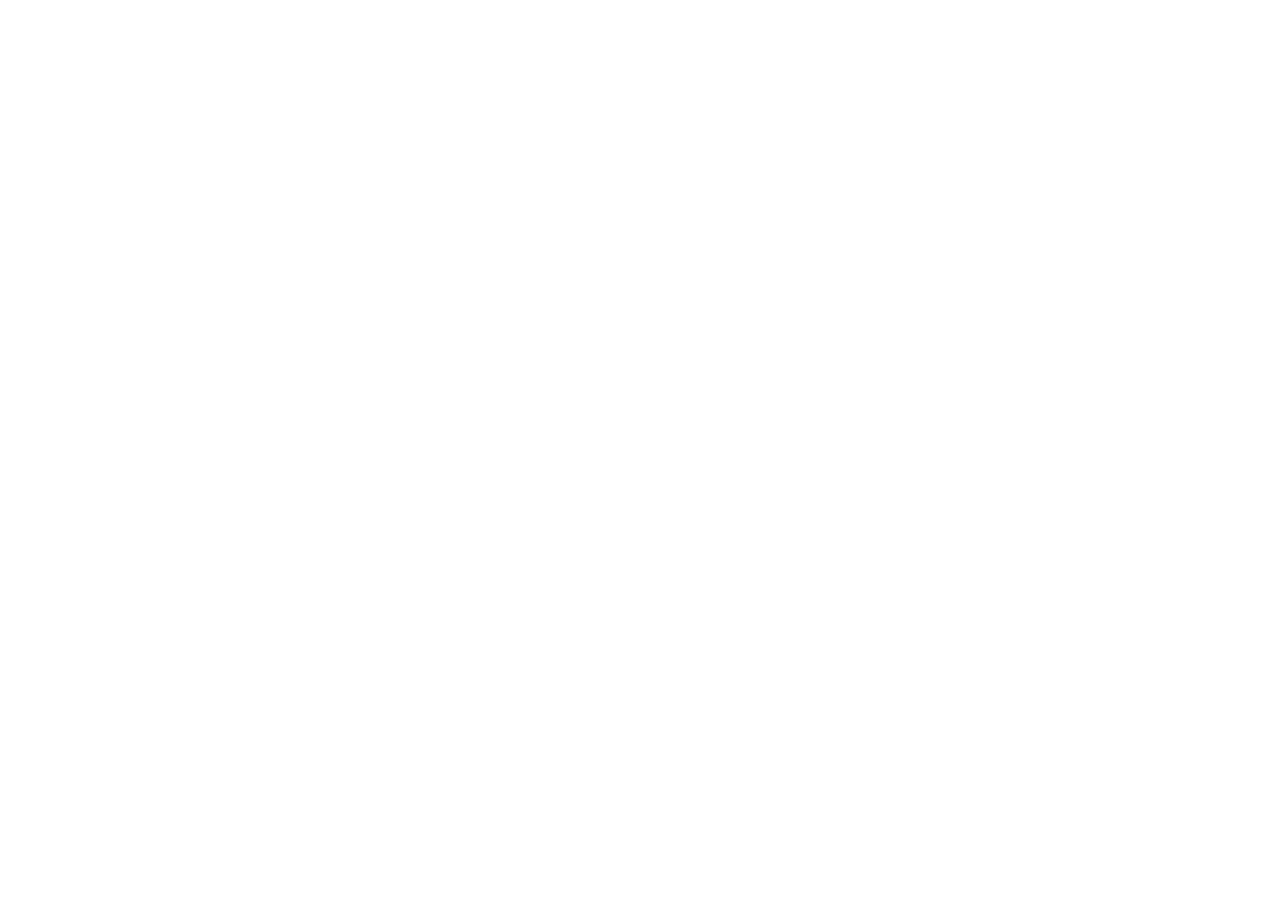
==== index.html @ 04071aa4 "上传大事件项目初始化文件" ====
<!DOCTYPE html>
<html lang="en">
<head>
    <meta charset="UTF-8">
    <meta http-equiv="X-UA-Compatible" content="IE=edge">
    <meta name="viewport" content="width=device-width, initial-scale=1.0">
    <title>Document</title>
</head>
<body>
    
</body>
</html>
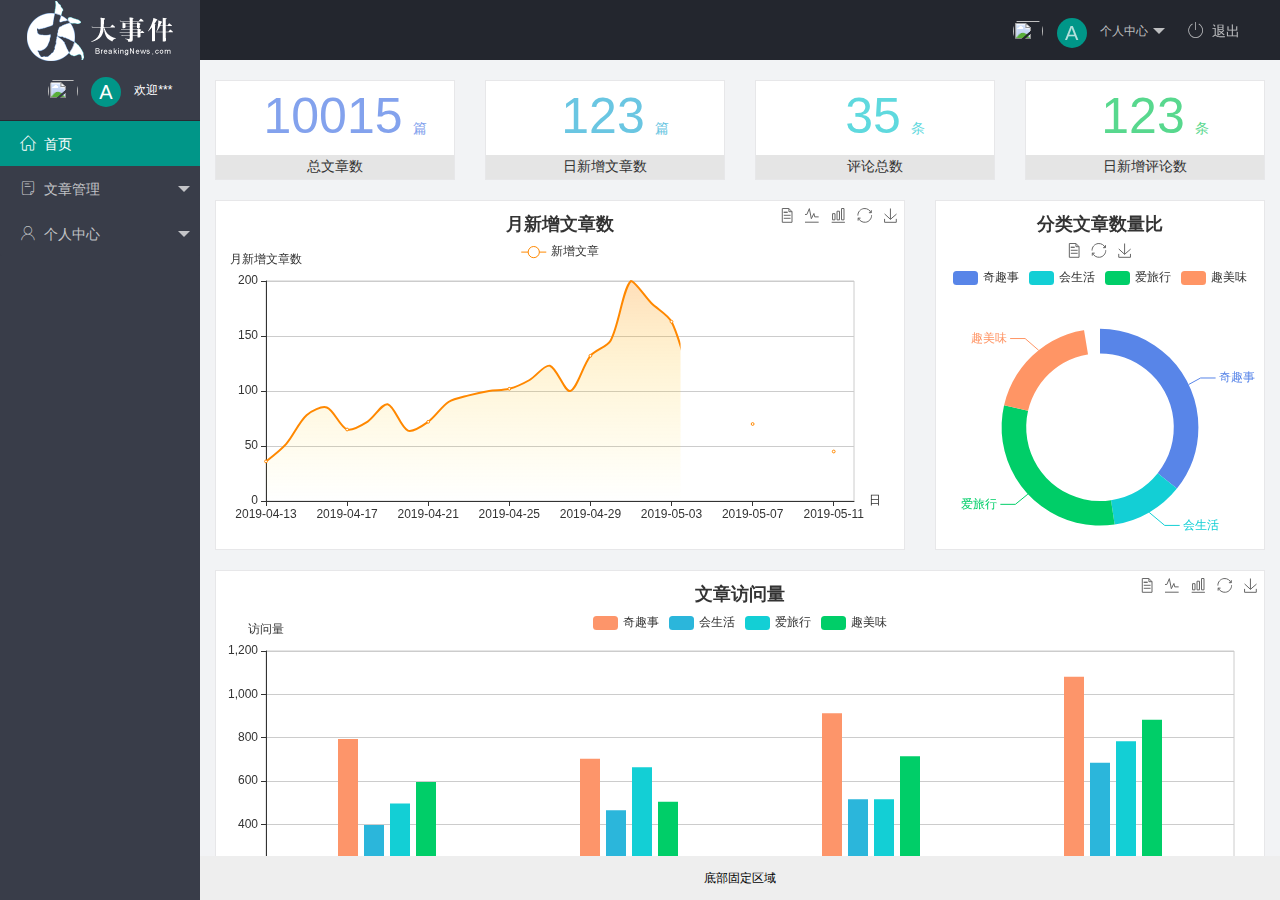
==== commit 61cf8a51: "完成了主页内容的开发" ====
--- a/index.html
+++ b/index.html
@@ -5,8 +5,88 @@
     <meta http-equiv="X-UA-Compatible" content="IE=edge">
     <meta name="viewport" content="width=device-width, initial-scale=1.0">
     <title>Document</title>
+    <!-- 引入layui的css样式 -->
+    <link rel="stylesheet" href="/assets/lib/layui/css/layui.css">
+    <!-- 引入iconfont样式 -->
+    <link rel="stylesheet" href="/assets/fonts/iconfont.css">
+    <!-- 引入index.css样式 -->
+    <link rel="stylesheet" href="/assets/css/index.css">
 </head>
 <body>
-    
+    <div class="layui-layout layui-layout-admin">
+        <div class="layui-header">
+          <div class="layui-logo layui-hide-xs layui-bg-black">
+            <img src="/assets/images/logo.png" alt="">
+          </div>
+          <!-- 头部区域（可配合layui 已有的水平导航） -->
+
+          <ul class="layui-nav layui-layout-right">
+            <li class="layui-nav-item layui-hide layui-show-md-inline-block">
+              <a href="javascript:;" class="userinfo">
+                <img src="//tva1.sinaimg.cn/crop.0.0.118.118.180/5db11ff4gw1e77d3nqrv8j203b03cweg.jpg" class="layui-nav-img">
+                <span class="text-avatar">A</span>
+                个人中心
+              </a>
+              <dl class="layui-nav-child">
+                <dd><a href="">基本资料</a></dd>
+                <dd><a href="">更换头像</a></dd>
+                <dd><a href="">重置密码</a></dd>
+              </dl>
+            </li>
+            <li class="layui-nav-item">
+              <a href="javascript:;" id="btn-logout"><span class="iconfont icon-tuichu"></span>退出</a>
+            </li>
+          </ul>
+        </div>
+        
+        <div class="layui-side layui-bg-black">
+          <div class="layui-side-scroll">
+            <div class="userinfo">
+                <img src="//tva1.sinaimg.cn/crop.0.0.118.118.180/5db11ff4gw1e77d3nqrv8j203b03cweg.jpg" class="layui-nav-img"></span>
+                <span class="text-avatar">A</span>
+                <span id="welcome">欢迎***</span>
+              </div>
+            <!-- 左侧导航区域（可配合layui已有的垂直导航） -->
+            <ul class="layui-nav layui-nav-tree" lay-shrink="all">
+                <li class="layui-nav-item layui-this"><a href="/home/dashboard.html" target="fm"><span class="iconfont icon-home"></span>首页</a></li>
+              <li class="layui-nav-item">
+                <a class="" href="javascript:;"><span class="iconfont icon-16"></span>文章管理</a>
+                <dl class="layui-nav-child">
+                  <dd><a href="javascript:;"><i class="layui-icon layui-icon-app"></i> 文章类别</a></dd>
+                  <dd><a href="javascript:;"><i class="layui-icon layui-icon-app"></i> 文章列表</a></dd>
+                  <dd><a href="javascript:;"><i class="layui-icon layui-icon-app"></i> 发布文章</a></dd>
+                </dl>
+              </li>
+              <li class="layui-nav-item">
+                <a href="javascript:;"><span class="iconfont icon-user"></span>个人中心</a>
+                <dl class="layui-nav-child">
+                  <dd><a href="javascript:;"><i class="layui-icon layui-icon-app"></i> 基本资料</a></dd>
+                  <dd><a href="javascript:;"><i class="layui-icon layui-icon-app"></i> 更换头像</a></dd>
+                  <dd><a href="javascript:;"><i class="layui-icon layui-icon-app"></i> 重置密码</a></dd>
+                </dl>
+              </li>
+            </ul>
+          </div>
+        </div>
+        
+        <div class="layui-body">
+          <!-- 内容主体区域 -->
+          <iframe src="/home/dashboard.html" name="fm" frameborder="0"></iframe>
+        </div>
+        
+        <div class="layui-footer">
+          <!-- 底部固定区域 -->
+          底部固定区域
+        </div>
+      </div>
+
+      <!-- 引入layui的js文件 -->
+      <script src="/assets/lib/layui/layui.all.js"></script>
+      <!-- 引入jquery文件 -->
+      <script src="/assets/lib/jquery.js"></script>
+      <!-- 引入url拼接js文件 -->
+      <script src="/assets/js/baseAPI.js"></script>
+      <!-- 引入自己的js文件 -->
+      <script src="/assets/js/index.js"></script>
 </body>
 </html>--- a/assets/lib/layui/css/layui.css
+++ b/assets/lib/layui/css/layui.css
@@ -0,0 +1,2 @@
+/** layui-v2.5.5 MIT License By https://www.layui.com */
+ .layui-inline,img{display:inline-block;vertical-align:middle}h1,h2,h3,h4,h5,h6{font-weight:400}.layui-edge,.layui-header,.layui-inline,.layui-main{position:relative}.layui-body,.layui-edge,.layui-elip{overflow:hidden}.layui-btn,.layui-edge,.layui-inline,img{vertical-align:middle}.layui-btn,.layui-disabled,.layui-icon,.layui-unselect{-moz-user-select:none;-webkit-user-select:none;-ms-user-select:none}.layui-elip,.layui-form-checkbox span,.layui-form-pane .layui-form-label{text-overflow:ellipsis;white-space:nowrap}.layui-breadcrumb,.layui-tree-btnGroup{visibility:hidden}blockquote,body,button,dd,div,dl,dt,form,h1,h2,h3,h4,h5,h6,input,li,ol,p,pre,td,textarea,th,ul{margin:0;padding:0;-webkit-tap-highlight-color:rgba(0,0,0,0)}a:active,a:hover{outline:0}img{border:none}li{list-style:none}table{border-collapse:collapse;border-spacing:0}h4,h5,h6{font-size:100%}button,input,optgroup,option,select,textarea{font-family:inherit;font-size:inherit;font-style:inherit;font-weight:inherit;outline:0}pre{white-space:pre-wrap;white-space:-moz-pre-wrap;white-space:-pre-wrap;white-space:-o-pre-wrap;word-wrap:break-word}body{line-height:24px;font:14px Helvetica Neue,Helvetica,PingFang SC,Tahoma,Arial,sans-serif}hr{height:1px;margin:10px 0;border:0;clear:both}a{color:#333;text-decoration:none}a:hover{color:#777}a cite{font-style:normal;*cursor:pointer}.layui-border-box,.layui-border-box *{box-sizing:border-box}.layui-box,.layui-box *{box-sizing:content-box}.layui-clear{clear:both;*zoom:1}.layui-clear:after{content:'\20';clear:both;*zoom:1;display:block;height:0}.layui-inline{*display:inline;*zoom:1}.layui-edge{display:inline-block;width:0;height:0;border-width:6px;border-style:dashed;border-color:transparent}.layui-edge-top{top:-4px;border-bottom-color:#999;border-bottom-style:solid}.layui-edge-right{border-left-color:#999;border-left-style:solid}.layui-edge-bottom{top:2px;border-top-color:#999;border-top-style:solid}.layui-edge-left{border-right-color:#999;border-right-style:solid}.layui-disabled,.layui-disabled:hover{color:#d2d2d2!important;cursor:not-allowed!important}.layui-circle{border-radius:100%}.layui-show{display:block!important}.layui-hide{display:none!important}@font-face{font-family:layui-icon;src:url(../font/iconfont.eot?v=250);src:url(../font/iconfont.eot?v=250#iefix) format('embedded-opentype'),url(../font/iconfont.woff2?v=250) format('woff2'),url(../font/iconfont.woff?v=250) format('woff'),url(../font/iconfont.ttf?v=250) format('truetype'),url(../font/iconfont.svg?v=250#layui-icon) format('svg')}.layui-icon{font-family:layui-icon!important;font-size:16px;font-style:normal;-webkit-font-smoothing:antialiased;-moz-osx-font-smoothing:grayscale}.layui-icon-reply-fill:before{content:"\e611"}.layui-icon-set-fill:before{content:"\e614"}.layui-icon-menu-fill:before{content:"\e60f"}.layui-icon-search:before{content:"\e615"}.layui-icon-share:before{content:"\e641"}.layui-icon-set-sm:before{content:"\e620"}.layui-icon-engine:before{content:"\e628"}.layui-icon-close:before{content:"\1006"}.layui-icon-close-fill:before{content:"\1007"}.layui-icon-chart-screen:before{content:"\e629"}.layui-icon-star:before{content:"\e600"}.layui-icon-circle-dot:before{content:"\e617"}.layui-icon-chat:before{content:"\e606"}.layui-icon-release:before{content:"\e609"}.layui-icon-list:before{content:"\e60a"}.layui-icon-chart:before{content:"\e62c"}.layui-icon-ok-circle:before{content:"\1005"}.layui-icon-layim-theme:before{content:"\e61b"}.layui-icon-table:before{content:"\e62d"}.layui-icon-right:before{content:"\e602"}.layui-icon-left:before{content:"\e603"}.layui-icon-cart-simple:before{content:"\e698"}.layui-icon-face-cry:before{content:"\e69c"}.layui-icon-face-smile:before{content:"\e6af"}.layui-icon-survey:before{content:"\e6b2"}.layui-icon-tree:before{content:"\e62e"}.layui-icon-upload-circle:before{content:"\e62f"}.layui-icon-add-circle:before{content:"\e61f"}.layui-icon-download-circle:before{content:"\e601"}.layui-icon-templeate-1:before{content:"\e630"}.layui-icon-util:before{content:"\e631"}.layui-icon-face-surprised:before{content:"\e664"}.layui-icon-edit:before{content:"\e642"}.layui-icon-speaker:before{content:"\e645"}.layui-icon-down:before{content:"\e61a"}.layui-icon-file:before{content:"\e621"}.layui-icon-layouts:before{content:"\e632"}.layui-icon-rate-half:before{content:"\e6c9"}.layui-icon-add-circle-fine:before{content:"\e608"}.layui-icon-prev-circle:before{content:"\e633"}.layui-icon-read:before{content:"\e705"}.layui-icon-404:before{content:"\e61c"}.layui-icon-carousel:before{content:"\e634"}.layui-icon-help:before{content:"\e607"}.layui-icon-code-circle:before{content:"\e635"}.layui-icon-water:before{content:"\e636"}.layui-icon-username:before{content:"\e66f"}.layui-icon-find-fill:before{content:"\e670"}.layui-icon-about:before{content:"\e60b"}.layui-icon-location:before{content:"\e715"}.layui-icon-up:before{content:"\e619"}.layui-icon-pause:before{content:"\e651"}.layui-icon-date:before{content:"\e637"}.layui-icon-layim-uploadfile:before{content:"\e61d"}.layui-icon-delete:before{content:"\e640"}.layui-icon-play:before{content:"\e652"}.layui-icon-top:before{content:"\e604"}.layui-icon-friends:before{content:"\e612"}.layui-icon-refresh-3:before{content:"\e9aa"}.layui-icon-ok:before{content:"\e605"}.layui-icon-layer:before{content:"\e638"}.layui-icon-face-smile-fine:before{content:"\e60c"}.layui-icon-dollar:before{content:"\e659"}.layui-icon-group:before{content:"\e613"}.layui-icon-layim-download:before{content:"\e61e"}.layui-icon-picture-fine:before{content:"\e60d"}.layui-icon-link:before{content:"\e64c"}.layui-icon-diamond:before{content:"\e735"}.layui-icon-log:before{content:"\e60e"}.layui-icon-rate-solid:before{content:"\e67a"}.layui-icon-fonts-del:before{content:"\e64f"}.layui-icon-unlink:before{content:"\e64d"}.layui-icon-fonts-clear:before{content:"\e639"}.layui-icon-triangle-r:before{content:"\e623"}.layui-icon-circle:before{content:"\e63f"}.layui-icon-radio:before{content:"\e643"}.layui-icon-align-center:before{content:"\e647"}.layui-icon-align-right:before{content:"\e648"}.layui-icon-align-left:before{content:"\e649"}.layui-icon-loading-1:before{content:"\e63e"}.layui-icon-return:before{content:"\e65c"}.layui-icon-fonts-strong:before{content:"\e62b"}.layui-icon-upload:before{content:"\e67c"}.layui-icon-dialogue:before{content:"\e63a"}.layui-icon-video:before{content:"\e6ed"}.layui-icon-headset:before{content:"\e6fc"}.layui-icon-cellphone-fine:before{content:"\e63b"}.layui-icon-add-1:before{content:"\e654"}.layui-icon-face-smile-b:before{content:"\e650"}.layui-icon-fonts-html:before{content:"\e64b"}.layui-icon-form:before{content:"\e63c"}.layui-icon-cart:before{content:"\e657"}.layui-icon-camera-fill:before{content:"\e65d"}.layui-icon-tabs:before{content:"\e62a"}.layui-icon-fonts-code:before{content:"\e64e"}.layui-icon-fire:before{content:"\e756"}.layui-icon-set:before{content:"\e716"}.layui-icon-fonts-u:before{content:"\e646"}.layui-icon-triangle-d:before{content:"\e625"}.layui-icon-tips:before{content:"\e702"}.layui-icon-picture:before{content:"\e64a"}.layui-icon-more-vertical:before{content:"\e671"}.layui-icon-flag:before{content:"\e66c"}.layui-icon-loading:before{content:"\e63d"}.layui-icon-fonts-i:before{content:"\e644"}.layui-icon-refresh-1:before{content:"\e666"}.layui-icon-rmb:before{content:"\e65e"}.layui-icon-home:before{content:"\e68e"}.layui-icon-user:before{content:"\e770"}.layui-icon-notice:before{content:"\e667"}.layui-icon-login-weibo:before{content:"\e675"}.layui-icon-voice:before{content:"\e688"}.layui-icon-upload-drag:before{content:"\e681"}.layui-icon-login-qq:before{content:"\e676"}.layui-icon-snowflake:before{content:"\e6b1"}.layui-icon-file-b:before{content:"\e655"}.layui-icon-template:before{content:"\e663"}.layui-icon-auz:before{content:"\e672"}.layui-icon-console:before{content:"\e665"}.layui-icon-app:before{content:"\e653"}.layui-icon-prev:before{content:"\e65a"}.layui-icon-website:before{content:"\e7ae"}.layui-icon-next:before{content:"\e65b"}.layui-icon-component:before{content:"\e857"}.layui-icon-more:before{content:"\e65f"}.layui-icon-login-wechat:before{content:"\e677"}.layui-icon-shrink-right:before{content:"\e668"}.layui-icon-spread-left:before{content:"\e66b"}.layui-icon-camera:before{content:"\e660"}.layui-icon-note:before{content:"\e66e"}.layui-icon-refresh:before{content:"\e669"}.layui-icon-female:before{content:"\e661"}.layui-icon-male:before{content:"\e662"}.layui-icon-password:before{content:"\e673"}.layui-icon-senior:before{content:"\e674"}.layui-icon-theme:before{content:"\e66a"}.layui-icon-tread:before{content:"\e6c5"}.layui-icon-praise:before{content:"\e6c6"}.layui-icon-star-fill:before{content:"\e658"}.layui-icon-rate:before{content:"\e67b"}.layui-icon-template-1:before{content:"\e656"}.layui-icon-vercode:before{content:"\e679"}.layui-icon-cellphone:before{content:"\e678"}.layui-icon-screen-full:before{content:"\e622"}.layui-icon-screen-restore:before{content:"\e758"}.layui-icon-cols:before{content:"\e610"}.layui-icon-export:before{content:"\e67d"}.layui-icon-print:before{content:"\e66d"}.layui-icon-slider:before{content:"\e714"}.layui-icon-addition:before{content:"\e624"}.layui-icon-subtraction:before{content:"\e67e"}.layui-icon-service:before{content:"\e626"}.layui-icon-transfer:before{content:"\e691"}.layui-main{width:1140px;margin:0 auto}.layui-header{z-index:1000;height:60px}.layui-header a:hover{transition:all .5s;-webkit-transition:all .5s}.layui-side{position:fixed;left:0;top:0;bottom:0;z-index:999;width:200px;overflow-x:hidden}.layui-side-scroll{position:relative;width:220px;height:100%;overflow-x:hidden}.layui-body{position:absolute;left:200px;right:0;top:0;bottom:0;z-index:998;width:auto;overflow-y:auto;box-sizing:border-box}.layui-layout-body{overflow:hidden}.layui-layout-admin .layui-header{background-color:#23262E}.layui-layout-admin .layui-side{top:60px;width:200px;overflow-x:hidden}.layui-layout-admin .layui-body{position:fixed;top:60px;bottom:44px}.layui-layout-admin .layui-main{width:auto;margin:0 15px}.layui-layout-admin .layui-footer{position:fixed;left:200px;right:0;bottom:0;height:44px;line-height:44px;padding:0 15px;background-color:#eee}.layui-layout-admin .layui-logo{position:absolute;left:0;top:0;width:200px;height:100%;line-height:60px;text-align:center;color:#009688;font-size:16px}.layui-layout-admin .layui-header .layui-nav{background:0 0}.layui-layout-left{position:absolute!important;left:200px;top:0}.layui-layout-right{position:absolute!important;right:0;top:0}.layui-container{position:relative;margin:0 auto;padding:0 15px;box-sizing:border-box}.layui-fluid{position:relative;margin:0 auto;padding:0 15px}.layui-row:after,.layui-row:before{content:'';display:block;clear:both}.layui-col-lg1,.layui-col-lg10,.layui-col-lg11,.layui-col-lg12,.layui-col-lg2,.layui-col-lg3,.layui-col-lg4,.layui-col-lg5,.layui-col-lg6,.layui-col-lg7,.layui-col-lg8,.layui-col-lg9,.layui-col-md1,.layui-col-md10,.layui-col-md11,.layui-col-md12,.layui-col-md2,.layui-col-md3,.layui-col-md4,.layui-col-md5,.layui-col-md6,.layui-col-md7,.layui-col-md8,.layui-col-md9,.layui-col-sm1,.layui-col-sm10,.layui-col-sm11,.layui-col-sm12,.layui-col-sm2,.layui-col-sm3,.layui-col-sm4,.layui-col-sm5,.layui-col-sm6,.layui-col-sm7,.layui-col-sm8,.layui-col-sm9,.layui-col-xs1,.layui-col-xs10,.layui-col-xs11,.layui-col-xs12,.layui-col-xs2,.layui-col-xs3,.layui-col-xs4,.layui-col-xs5,.layui-col-xs6,.layui-col-xs7,.layui-col-xs8,.layui-col-xs9{position:relative;display:block;box-sizing:border-box}.layui-col-xs1,.layui-col-xs10,.layui-col-xs11,.layui-col-xs12,.layui-col-xs2,.layui-col-xs3,.layui-col-xs4,.layui-col-xs5,.layui-col-xs6,.layui-col-xs7,.layui-col-xs8,.layui-col-xs9{float:left}.layui-col-xs1{width:8.33333333%}.layui-col-xs2{width:16.66666667%}.layui-col-xs3{width:25%}.layui-col-xs4{width:33.33333333%}.layui-col-xs5{width:41.66666667%}.layui-col-xs6{width:50%}.layui-col-xs7{width:58.33333333%}.layui-col-xs8{width:66.66666667%}.layui-col-xs9{width:75%}.layui-col-xs10{width:83.33333333%}.layui-col-xs11{width:91.66666667%}.layui-col-xs12{width:100%}.layui-col-xs-offset1{margin-left:8.33333333%}.layui-col-xs-offset2{margin-left:16.66666667%}.layui-col-xs-offset3{margin-left:25%}.layui-col-xs-offset4{margin-left:33.33333333%}.layui-col-xs-offset5{margin-left:41.66666667%}.layui-col-xs-offset6{margin-left:50%}.layui-col-xs-offset7{margin-left:58.33333333%}.layui-col-xs-offset8{margin-left:66.66666667%}.layui-col-xs-offset9{margin-left:75%}.layui-col-xs-offset10{margin-left:83.33333333%}.layui-col-xs-offset11{margin-left:91.66666667%}.layui-col-xs-offset12{margin-left:100%}@media screen and (max-width:768px){.layui-hide-xs{display:none!important}.layui-show-xs-block{display:block!important}.layui-show-xs-inline{display:inline!important}.layui-show-xs-inline-block{display:inline-block!important}}@media screen and (min-width:768px){.layui-container{width:750px}.layui-hide-sm{display:none!important}.layui-show-sm-block{display:block!important}.layui-show-sm-inline{display:inline!important}.layui-show-sm-inline-block{display:inline-block!important}.layui-col-sm1,.layui-col-sm10,.layui-col-sm11,.layui-col-sm12,.layui-col-sm2,.layui-col-sm3,.layui-col-sm4,.layui-col-sm5,.layui-col-sm6,.layui-col-sm7,.layui-col-sm8,.layui-col-sm9{float:left}.layui-col-sm1{width:8.33333333%}.layui-col-sm2{width:16.66666667%}.layui-col-sm3{width:25%}.layui-col-sm4{width:33.33333333%}.layui-col-sm5{width:41.66666667%}.layui-col-sm6{width:50%}.layui-col-sm7{width:58.33333333%}.layui-col-sm8{width:66.66666667%}.layui-col-sm9{width:75%}.layui-col-sm10{width:83.33333333%}.layui-col-sm11{width:91.66666667%}.layui-col-sm12{width:100%}.layui-col-sm-offset1{margin-left:8.33333333%}.layui-col-sm-offset2{margin-left:16.66666667%}.layui-col-sm-offset3{margin-left:25%}.layui-col-sm-offset4{margin-left:33.33333333%}.layui-col-sm-offset5{margin-left:41.66666667%}.layui-col-sm-offset6{margin-left:50%}.layui-col-sm-offset7{margin-left:58.33333333%}.layui-col-sm-offset8{margin-left:66.66666667%}.layui-col-sm-offset9{margin-left:75%}.layui-col-sm-offset10{margin-left:83.33333333%}.layui-col-sm-offset11{margin-left:91.66666667%}.layui-col-sm-offset12{margin-left:100%}}@media screen and (min-width:992px){.layui-container{width:970px}.layui-hide-md{display:none!important}.layui-show-md-block{display:block!important}.layui-show-md-inline{display:inline!important}.layui-show-md-inline-block{display:inline-block!important}.layui-col-md1,.layui-col-md10,.layui-col-md11,.layui-col-md12,.layui-col-md2,.layui-col-md3,.layui-col-md4,.layui-col-md5,.layui-col-md6,.layui-col-md7,.layui-col-md8,.layui-col-md9{float:left}.layui-col-md1{width:8.33333333%}.layui-col-md2{width:16.66666667%}.layui-col-md3{width:25%}.layui-col-md4{width:33.33333333%}.layui-col-md5{width:41.66666667%}.layui-col-md6{width:50%}.layui-col-md7{width:58.33333333%}.layui-col-md8{width:66.66666667%}.layui-col-md9{width:75%}.layui-col-md10{width:83.33333333%}.layui-col-md11{width:91.66666667%}.layui-col-md12{width:100%}.layui-col-md-offset1{margin-left:8.33333333%}.layui-col-md-offset2{margin-left:16.66666667%}.layui-col-md-offset3{margin-left:25%}.layui-col-md-offset4{margin-left:33.33333333%}.layui-col-md-offset5{margin-left:41.66666667%}.layui-col-md-offset6{margin-left:50%}.layui-col-md-offset7{margin-left:58.33333333%}.layui-col-md-offset8{margin-left:66.66666667%}.layui-col-md-offset9{margin-left:75%}.layui-col-md-offset10{margin-left:83.33333333%}.layui-col-md-offset11{margin-left:91.66666667%}.layui-col-md-offset12{margin-left:100%}}@media screen and (min-width:1200px){.layui-container{width:1170px}.layui-hide-lg{display:none!important}.layui-show-lg-block{display:block!important}.layui-show-lg-inline{display:inline!important}.layui-show-lg-inline-block{display:inline-block!important}.layui-col-lg1,.layui-col-lg10,.layui-col-lg11,.layui-col-lg12,.layui-col-lg2,.layui-col-lg3,.layui-col-lg4,.layui-col-lg5,.layui-col-lg6,.layui-col-lg7,.layui-col-lg8,.layui-col-lg9{float:left}.layui-col-lg1{width:8.33333333%}.layui-col-lg2{width:16.66666667%}.layui-col-lg3{width:25%}.layui-col-lg4{width:33.33333333%}.layui-col-lg5{width:41.66666667%}.layui-col-lg6{width:50%}.layui-col-lg7{width:58.33333333%}.layui-col-lg8{width:66.66666667%}.layui-col-lg9{width:75%}.layui-col-lg10{width:83.33333333%}.layui-col-lg11{width:91.66666667%}.layui-col-lg12{width:100%}.layui-col-lg-offset1{margin-left:8.33333333%}.layui-col-lg-offset2{margin-left:16.66666667%}.layui-col-lg-offset3{margin-left:25%}.layui-col-lg-offset4{margin-left:33.33333333%}.layui-col-lg-offset5{margin-left:41.66666667%}.layui-col-lg-offset6{margin-left:50%}.layui-col-lg-offset7{margin-left:58.33333333%}.layui-col-lg-offset8{margin-left:66.66666667%}.layui-col-lg-offset9{margin-left:75%}.layui-col-lg-offset10{margin-left:83.33333333%}.layui-col-lg-offset11{margin-left:91.66666667%}.layui-col-lg-offset12{margin-left:100%}}.layui-col-space1{margin:-.5px}.layui-col-space1>*{padding:.5px}.layui-col-space3{margin:-1.5px}.layui-col-space3>*{padding:1.5px}.layui-col-space5{margin:-2.5px}.layui-col-space5>*{padding:2.5px}.layui-col-space8{margin:-3.5px}.layui-col-space8>*{padding:3.5px}.layui-col-space10{margin:-5px}.layui-col-space10>*{padding:5px}.layui-col-space12{margin:-6px}.layui-col-space12>*{padding:6px}.layui-col-space15{margin:-7.5px}.layui-col-space15>*{padding:7.5px}.layui-col-space18{margin:-9px}.layui-col-space18>*{padding:9px}.layui-col-space20{margin:-10px}.layui-col-space20>*{padding:10px}.layui-col-space22{margin:-11px}.layui-col-space22>*{padding:11px}.layui-col-space25{margin:-12.5px}.layui-col-space25>*{padding:12.5px}.layui-col-space30{margin:-15px}.layui-col-space30>*{padding:15px}.layui-btn,.layui-input,.layui-select,.layui-textarea,.layui-upload-button{outline:0;-webkit-appearance:none;transition:all .3s;-webkit-transition:all .3s;box-sizing:border-box}.layui-elem-quote{margin-bottom:10px;padding:15px;line-height:22px;border-left:5px solid #009688;border-radius:0 2px 2px 0;background-color:#f2f2f2}.layui-quote-nm{border-style:solid;border-width:1px 1px 1px 5px;background:0 0}.layui-elem-field{margin-bottom:10px;padding:0;border-width:1px;border-style:solid}.layui-elem-field legend{margin-left:20px;padding:0 10px;font-size:20px;font-weight:300}.layui-field-title{margin:10px 0 20px;border-width:1px 0 0}.layui-field-box{padding:10px 15px}.layui-field-title .layui-field-box{padding:10px 0}.layui-progress{position:relative;height:6px;border-radius:20px;background-color:#e2e2e2}.layui-progress-bar{position:absolute;left:0;top:0;width:0;max-width:100%;height:6px;border-radius:20px;text-align:right;background-color:#5FB878;transition:all .3s;-webkit-transition:all .3s}.layui-progress-big,.layui-progress-big .layui-progress-bar{height:18px;line-height:18px}.layui-progress-text{position:relative;top:-20px;line-height:18px;font-size:12px;color:#666}.layui-progress-big .layui-progress-text{position:static;padding:0 10px;color:#fff}.layui-collapse{border-width:1px;border-style:solid;border-radius:2px}.layui-colla-content,.layui-colla-item{border-top-width:1px;border-top-style:solid}.layui-colla-item:first-child{border-top:none}.layui-colla-title{position:relative;height:42px;line-height:42px;padding:0 15px 0 35px;color:#333;background-color:#f2f2f2;cursor:pointer;font-size:14px;overflow:hidden}.layui-colla-content{display:none;padding:10px 15px;line-height:22px;color:#666}.layui-colla-icon{position:absolute;left:15px;top:0;font-size:14px}.layui-card{margin-bottom:15px;border-radius:2px;background-color:#fff;box-shadow:0 1px 2px 0 rgba(0,0,0,.05)}.layui-card:last-child{margin-bottom:0}.layui-card-header{position:relative;height:42px;line-height:42px;padding:0 15px;border-bottom:1px solid #f6f6f6;color:#333;border-radius:2px 2px 0 0;font-size:14px}.layui-bg-black,.layui-bg-blue,.layui-bg-cyan,.layui-bg-green,.layui-bg-orange,.layui-bg-red{color:#fff!important}.layui-card-body{position:relative;padding:10px 15px;line-height:24px}.layui-card-body[pad15]{padding:15px}.layui-card-body[pad20]{padding:20px}.layui-card-body .layui-table{margin:5px 0}.layui-card .layui-tab{margin:0}.layui-panel-window{position:relative;padding:15px;border-radius:0;border-top:5px solid #E6E6E6;background-color:#fff}.layui-auxiliar-moving{position:fixed;left:0;right:0;top:0;bottom:0;width:100%;height:100%;background:0 0;z-index:9999999999}.layui-form-label,.layui-form-mid,.layui-form-select,.layui-input-block,.layui-input-inline,.layui-textarea{position:relative}.layui-bg-red{background-color:#FF5722!important}.layui-bg-orange{background-color:#FFB800!important}.layui-bg-green{background-color:#009688!important}.layui-bg-cyan{background-color:#2F4056!important}.layui-bg-blue{background-color:#1E9FFF!important}.layui-bg-black{background-color:#393D49!important}.layui-bg-gray{background-color:#eee!important;color:#666!important}.layui-badge-rim,.layui-colla-content,.layui-colla-item,.layui-collapse,.layui-elem-field,.layui-form-pane .layui-form-item[pane],.layui-form-pane .layui-form-label,.layui-input,.layui-layedit,.layui-layedit-tool,.layui-quote-nm,.layui-select,.layui-tab-bar,.layui-tab-card,.layui-tab-title,.layui-tab-title .layui-this:after,.layui-textarea{border-color:#e6e6e6}.layui-timeline-item:before,hr{background-color:#e6e6e6}.layui-text{line-height:22px;font-size:14px;color:#666}.layui-text h1,.layui-text h2,.layui-text h3{font-weight:500;color:#333}.layui-text h1{font-size:30px}.layui-text h2{font-size:24px}.layui-text h3{font-size:18px}.layui-text a:not(.layui-btn){color:#01AAED}.layui-text a:not(.layui-btn):hover{text-decoration:underline}.layui-text ul{padding:5px 0 5px 15px}.layui-text ul li{margin-top:5px;list-style-type:disc}.layui-text em,.layui-word-aux{color:#999!important;padding:0 5px!important}.layui-btn{display:inline-block;height:38px;line-height:38px;padding:0 18px;background-color:#009688;color:#fff;white-space:nowrap;text-align:center;font-size:14px;border:none;border-radius:2px;cursor:pointer}.layui-btn:hover{opacity:.8;filter:alpha(opacity=80);color:#fff}.layui-btn:active{opacity:1;filter:alpha(opacity=100)}.layui-btn+.layui-btn{margin-left:10px}.layui-btn-container{font-size:0}.layui-btn-container .layui-btn{margin-right:10px;margin-bottom:10px}.layui-btn-container .layui-btn+.layui-btn{margin-left:0}.layui-table .layui-btn-container .layui-btn{margin-bottom:9px}.layui-btn-radius{border-radius:100px}.layui-btn .layui-icon{margin-right:3px;font-size:18px;vertical-align:bottom;vertical-align:middle\9}.layui-btn-primary{border:1px solid #C9C9C9;background-color:#fff;color:#555}.layui-btn-primary:hover{border-color:#009688;color:#333}.layui-btn-normal{background-color:#1E9FFF}.layui-btn-warm{background-color:#FFB800}.layui-btn-danger{background-color:#FF5722}.layui-btn-checked{background-color:#5FB878}.layui-btn-disabled,.layui-btn-disabled:active,.layui-btn-disabled:hover{border:1px solid #e6e6e6;background-color:#FBFBFB;color:#C9C9C9;cursor:not-allowed;opacity:1}.layui-btn-lg{height:44px;line-height:44px;padding:0 25px;font-size:16px}.layui-btn-sm{height:30px;line-height:30px;padding:0 10px;font-size:12px}.layui-btn-sm i{font-size:16px!important}.layui-btn-xs{height:22px;line-height:22px;padding:0 5px;font-size:12px}.layui-btn-xs i{font-size:14px!important}.layui-btn-group{display:inline-block;vertical-align:middle;font-size:0}.layui-btn-group .layui-btn{margin-left:0!important;margin-right:0!important;border-left:1px solid rgba(255,255,255,.5);border-radius:0}.layui-btn-group .layui-btn-primary{border-left:none}.layui-btn-group .layui-btn-primary:hover{border-color:#C9C9C9;color:#009688}.layui-btn-group .layui-btn:first-child{border-left:none;border-radius:2px 0 0 2px}.layui-btn-group .layui-btn-primary:first-child{border-left:1px solid #c9c9c9}.layui-btn-group .layui-btn:last-child{border-radius:0 2px 2px 0}.layui-btn-group .layui-btn+.layui-btn{margin-left:0}.layui-btn-group+.layui-btn-group{margin-left:10px}.layui-btn-fluid{width:100%}.layui-input,.layui-select,.layui-textarea{height:38px;line-height:1.3;line-height:38px\9;border-width:1px;border-style:solid;background-color:#fff;border-radius:2px}.layui-input::-webkit-input-placeholder,.layui-select::-webkit-input-placeholder,.layui-textarea::-webkit-input-placeholder{line-height:1.3}.layui-input,.layui-textarea{display:block;width:100%;padding-left:10px}.layui-input:hover,.layui-textarea:hover{border-color:#D2D2D2!important}.layui-input:focus,.layui-textarea:focus{border-color:#C9C9C9!important}.layui-textarea{min-height:100px;height:auto;line-height:20px;padding:6px 10px;resize:vertical}.layui-select{padding:0 10px}.layui-form input[type=checkbox],.layui-form input[type=radio],.layui-form select{display:none}.layui-form [lay-ignore]{display:initial}.layui-form-item{margin-bottom:15px;clear:both;*zoom:1}.layui-form-item:after{content:'\20';clear:both;*zoom:1;display:block;height:0}.layui-form-label{float:left;display:block;padding:9px 15px;width:80px;font-weight:400;line-height:20px;text-align:right}.layui-form-label-col{display:block;float:none;padding:9px 0;line-height:20px;text-align:left}.layui-form-item .layui-inline{margin-bottom:5px;margin-right:10px}.layui-input-block{margin-left:110px;min-height:36px}.layui-input-inline{display:inline-block;vertical-align:middle}.layui-form-item .layui-input-inline{float:left;width:190px;margin-right:10px}.layui-form-text .layui-input-inline{width:auto}.layui-form-mid{float:left;display:block;padding:9px 0!important;line-height:20px;margin-right:10px}.layui-form-danger+.layui-form-select .layui-input,.layui-form-danger:focus{border-color:#FF5722!important}.layui-form-select .layui-input{padding-right:30px;cursor:pointer}.layui-form-select .layui-edge{position:absolute;right:10px;top:50%;margin-top:-3px;cursor:pointer;border-width:6px;border-top-color:#c2c2c2;border-top-style:solid;transition:all .3s;-webkit-transition:all .3s}.layui-form-select dl{display:none;position:absolute;left:0;top:42px;padding:5px 0;z-index:899;min-width:100%;border:1px solid #d2d2d2;max-height:300px;overflow-y:auto;background-color:#fff;border-radius:2px;box-shadow:0 2px 4px rgba(0,0,0,.12);box-sizing:border-box}.layui-form-select dl dd,.layui-form-select dl dt{padding:0 10px;line-height:36px;white-space:nowrap;overflow:hidden;text-overflow:ellipsis}.layui-form-select dl dt{font-size:12px;color:#999}.layui-form-select dl dd{cursor:pointer}.layui-form-select dl dd:hover{background-color:#f2f2f2;-webkit-transition:.5s all;transition:.5s all}.layui-form-select .layui-select-group dd{padding-left:20px}.layui-form-select dl dd.layui-select-tips{padding-left:10px!important;color:#999}.layui-form-select dl dd.layui-this{background-color:#5FB878;color:#fff}.layui-form-checkbox,.layui-form-select dl dd.layui-disabled{background-color:#fff}.layui-form-selected dl{display:block}.layui-form-checkbox,.layui-form-checkbox *,.layui-form-switch{display:inline-block;vertical-align:middle}.layui-form-selected .layui-edge{margin-top:-9px;-webkit-transform:rotate(180deg);transform:rotate(180deg);margin-top:-3px\9}:root .layui-form-selected .layui-edge{margin-top:-9px\0/IE9}.layui-form-selectup dl{top:auto;bottom:42px}.layui-select-none{margin:5px 0;text-align:center;color:#999}.layui-select-disabled .layui-disabled{border-color:#eee!important}.layui-select-disabled .layui-edge{border-top-color:#d2d2d2}.layui-form-checkbox{position:relative;height:30px;line-height:30px;margin-right:10px;padding-right:30px;cursor:pointer;font-size:0;-webkit-transition:.1s linear;transition:.1s linear;box-sizing:border-box}.layui-form-checkbox span{padding:0 10px;height:100%;font-size:14px;border-radius:2px 0 0 2px;background-color:#d2d2d2;color:#fff;overflow:hidden}.layui-form-checkbox:hover span{background-color:#c2c2c2}.layui-form-checkbox i{position:absolute;right:0;top:0;width:30px;height:28px;border:1px solid #d2d2d2;border-left:none;border-radius:0 2px 2px 0;color:#fff;font-size:20px;text-align:center}.layui-form-checkbox:hover i{border-color:#c2c2c2;color:#c2c2c2}.layui-form-checked,.layui-form-checked:hover{border-color:#5FB878}.layui-form-checked span,.layui-form-checked:hover span{background-color:#5FB878}.layui-form-checked i,.layui-form-checked:hover i{color:#5FB878}.layui-form-item .layui-form-checkbox{margin-top:4px}.layui-form-checkbox[lay-skin=primary]{height:auto!important;line-height:normal!important;min-width:18px;min-height:18px;border:none!important;margin-right:0;padding-left:28px;padding-right:0;background:0 0}.layui-form-checkbox[lay-skin=primary] span{padding-left:0;padding-right:15px;line-height:18px;background:0 0;color:#666}.layui-form-checkbox[lay-skin=primary] i{right:auto;left:0;width:16px;height:16px;line-height:16px;border:1px solid #d2d2d2;font-size:12px;border-radius:2px;background-color:#fff;-webkit-transition:.1s linear;transition:.1s linear}.layui-form-checkbox[lay-skin=primary]:hover i{border-color:#5FB878;color:#fff}.layui-form-checked[lay-skin=primary] i{border-color:#5FB878!important;background-color:#5FB878;color:#fff}.layui-checkbox-disbaled[lay-skin=primary] span{background:0 0!important;color:#c2c2c2}.layui-checkbox-disbaled[lay-skin=primary]:hover i{border-color:#d2d2d2}.layui-form-item .layui-form-checkbox[lay-skin=primary]{margin-top:10px}.layui-form-switch{position:relative;height:22px;line-height:22px;min-width:35px;padding:0 5px;margin-top:8px;border:1px solid #d2d2d2;border-radius:20px;cursor:pointer;background-color:#fff;-webkit-transition:.1s linear;transition:.1s linear}.layui-form-switch i{position:absolute;left:5px;top:3px;width:16px;height:16px;border-radius:20px;background-color:#d2d2d2;-webkit-transition:.1s linear;transition:.1s linear}.layui-form-switch em{position:relative;top:0;width:25px;margin-left:21px;padding:0!important;text-align:center!important;color:#999!important;font-style:normal!important;font-size:12px}.layui-form-onswitch{border-color:#5FB878;background-color:#5FB878}.layui-checkbox-disbaled,.layui-checkbox-disbaled i{border-color:#e2e2e2!important}.layui-form-onswitch i{left:100%;margin-left:-21px;background-color:#fff}.layui-form-onswitch em{margin-left:5px;margin-right:21px;color:#fff!important}.layui-checkbox-disbaled span{background-color:#e2e2e2!important}.layui-checkbox-disbaled:hover i{color:#fff!important}[lay-radio]{display:none}.layui-form-radio,.layui-form-radio *{display:inline-block;vertical-align:middle}.layui-form-radio{line-height:28px;margin:6px 10px 0 0;padding-right:10px;cursor:pointer;font-size:0}.layui-form-radio *{font-size:14px}.layui-form-radio>i{margin-right:8px;font-size:22px;color:#c2c2c2}.layui-form-radio>i:hover,.layui-form-radioed>i{color:#5FB878}.layui-radio-disbaled>i{color:#e2e2e2!important}.layui-form-pane .layui-form-label{width:110px;padding:8px 15px;height:38px;line-height:20px;border-width:1px;border-style:solid;border-radius:2px 0 0 2px;text-align:center;background-color:#FBFBFB;overflow:hidden;box-sizing:border-box}.layui-form-pane .layui-input-inline{margin-left:-1px}.layui-form-pane .layui-input-block{margin-left:110px;left:-1px}.layui-form-pane .layui-input{border-radius:0 2px 2px 0}.layui-form-pane .layui-form-text .layui-form-label{float:none;width:100%;border-radius:2px;box-sizing:border-box;text-align:left}.layui-form-pane .layui-form-text .layui-input-inline{display:block;margin:0;top:-1px;clear:both}.layui-form-pane .layui-form-text .layui-input-block{margin:0;left:0;top:-1px}.layui-form-pane .layui-form-text .layui-textarea{min-height:100px;border-radius:0 0 2px 2px}.layui-form-pane .layui-form-checkbox{margin:4px 0 4px 10px}.layui-form-pane .layui-form-radio,.layui-form-pane .layui-form-switch{margin-top:6px;margin-left:10px}.layui-form-pane .layui-form-item[pane]{position:relative;border-width:1px;border-style:solid}.layui-form-pane .layui-form-item[pane] .layui-form-label{position:absolute;left:0;top:0;height:100%;border-width:0 1px 0 0}.layui-form-pane .layui-form-item[pane] .layui-input-inline{margin-left:110px}@media screen and (max-width:450px){.layui-form-item .layui-form-label{text-overflow:ellipsis;overflow:hidden;white-space:nowrap}.layui-form-item .layui-inline{display:block;margin-right:0;margin-bottom:20px;clear:both}.layui-form-item .layui-inline:after{content:'\20';clear:both;display:block;height:0}.layui-form-item .layui-input-inline{display:block;float:none;left:-3px;width:auto;margin:0 0 10px 112px}.layui-form-item .layui-input-inline+.layui-form-mid{margin-left:110px;top:-5px;padding:0}.layui-form-item .layui-form-checkbox{margin-right:5px;margin-bottom:5px}}.layui-layedit{border-width:1px;border-style:solid;border-radius:2px}.layui-layedit-tool{padding:3px 5px;border-bottom-width:1px;border-bottom-style:solid;font-size:0}.layedit-tool-fixed{position:fixed;top:0;border-top:1px solid #e2e2e2}.layui-layedit-tool .layedit-tool-mid,.layui-layedit-tool .layui-icon{display:inline-block;vertical-align:middle;text-align:center;font-size:14px}.layui-layedit-tool .layui-icon{position:relative;width:32px;height:30px;line-height:30px;margin:3px 5px;color:#777;cursor:pointer;border-radius:2px}.layui-layedit-tool .layui-icon:hover{color:#393D49}.layui-layedit-tool .layui-icon:active{color:#000}.layui-layedit-tool .layedit-tool-active{background-color:#e2e2e2;color:#000}.layui-layedit-tool .layui-disabled,.layui-layedit-tool .layui-disabled:hover{color:#d2d2d2;cursor:not-allowed}.layui-layedit-tool .layedit-tool-mid{width:1px;height:18px;margin:0 10px;background-color:#d2d2d2}.layedit-tool-html{width:50px!important;font-size:30px!important}.layedit-tool-b,.layedit-tool-code,.layedit-tool-help{font-size:16px!important}.layedit-tool-d,.layedit-tool-face,.layedit-tool-image,.layedit-tool-unlink{font-size:18px!important}.layedit-tool-image input{position:absolute;font-size:0;left:0;top:0;width:100%;height:100%;opacity:.01;filter:Alpha(opacity=1);cursor:pointer}.layui-layedit-iframe iframe{display:block;width:100%}#LAY_layedit_code{overflow:hidden}.layui-laypage{display:inline-block;*display:inline;*zoom:1;vertical-align:middle;margin:10px 0;font-size:0}.layui-laypage>a:first-child,.layui-laypage>a:first-child em{border-radius:2px 0 0 2px}.layui-laypage>a:last-child,.layui-laypage>a:last-child em{border-radius:0 2px 2px 0}.layui-laypage>:first-child{margin-left:0!important}.layui-laypage>:last-child{margin-right:0!important}.layui-laypage a,.layui-laypage button,.layui-laypage input,.layui-laypage select,.layui-laypage span{border:1px solid #e2e2e2}.layui-laypage a,.layui-laypage span{display:inline-block;*display:inline;*zoom:1;vertical-align:middle;padding:0 15px;height:28px;line-height:28px;margin:0 -1px 5px 0;background-color:#fff;color:#333;font-size:12px}.layui-flow-more a *,.layui-laypage input,.layui-table-view select[lay-ignore]{display:inline-block}.layui-laypage a:hover{color:#009688}.layui-laypage em{font-style:normal}.layui-laypage .layui-laypage-spr{color:#999;font-weight:700}.layui-laypage a{text-decoration:none}.layui-laypage .layui-laypage-curr{position:relative}.layui-laypage .layui-laypage-curr em{position:relative;color:#fff}.layui-laypage .layui-laypage-curr .layui-laypage-em{position:absolute;left:-1px;top:-1px;padding:1px;width:100%;height:100%;background-color:#009688}.layui-laypage-em{border-radius:2px}.layui-laypage-next em,.layui-laypage-prev em{font-family:Sim sun;font-size:16px}.layui-laypage .layui-laypage-count,.layui-laypage .layui-laypage-limits,.layui-laypage .layui-laypage-refresh,.layui-laypage .layui-laypage-skip{margin-left:10px;margin-right:10px;padding:0;border:none}.layui-laypage .layui-laypage-limits,.layui-laypage .layui-laypage-refresh{vertical-align:top}.layui-laypage .layui-laypage-refresh i{font-size:18px;cursor:pointer}.layui-laypage select{height:22px;padding:3px;border-radius:2px;cursor:pointer}.layui-laypage .layui-laypage-skip{height:30px;line-height:30px;color:#999}.layui-laypage button,.layui-laypage input{height:30px;line-height:30px;border-radius:2px;vertical-align:top;background-color:#fff;box-sizing:border-box}.layui-laypage input{width:40px;margin:0 10px;padding:0 3px;text-align:center}.layui-laypage input:focus,.layui-laypage select:focus{border-color:#009688!important}.layui-laypage button{margin-left:10px;padding:0 10px;cursor:pointer}.layui-table,.layui-table-view{margin:10px 0}.layui-flow-more{margin:10px 0;text-align:center;color:#999;font-size:14px}.layui-flow-more a{height:32px;line-height:32px}.layui-flow-more a *{vertical-align:top}.layui-flow-more a cite{padding:0 20px;border-radius:3px;background-color:#eee;color:#333;font-style:normal}.layui-flow-more a cite:hover{opacity:.8}.layui-flow-more a i{font-size:30px;color:#737383}.layui-table{width:100%;background-color:#fff;color:#666}.layui-table tr{transition:all .3s;-webkit-transition:all .3s}.layui-table th{text-align:left;font-weight:400}.layui-table tbody tr:hover,.layui-table thead tr,.layui-table-click,.layui-table-header,.layui-table-hover,.layui-table-mend,.layui-table-patch,.layui-table-tool,.layui-table-total,.layui-table-total tr,.layui-table[lay-even] tr:nth-child(even){background-color:#f2f2f2}.layui-table td,.layui-table th,.layui-table-col-set,.layui-table-fixed-r,.layui-table-grid-down,.layui-table-header,.layui-table-page,.layui-table-tips-main,.layui-table-tool,.layui-table-total,.layui-table-view,.layui-table[lay-skin=line],.layui-table[lay-skin=row]{border-width:1px;border-style:solid;border-color:#e6e6e6}.layui-table td,.layui-table th{position:relative;padding:9px 15px;min-height:20px;line-height:20px;font-size:14px}.layui-table[lay-skin=line] td,.layui-table[lay-skin=line] th{border-width:0 0 1px}.layui-table[lay-skin=row] td,.layui-table[lay-skin=row] th{border-width:0 1px 0 0}.layui-table[lay-skin=nob] td,.layui-table[lay-skin=nob] th{border:none}.layui-table img{max-width:100px}.layui-table[lay-size=lg] td,.layui-table[lay-size=lg] th{padding:15px 30px}.layui-table-view .layui-table[lay-size=lg] .layui-table-cell{height:40px;line-height:40px}.layui-table[lay-size=sm] td,.layui-table[lay-size=sm] th{font-size:12px;padding:5px 10px}.layui-table-view .layui-table[lay-size=sm] .layui-table-cell{height:20px;line-height:20px}.layui-table[lay-data]{display:none}.layui-table-box{position:relative;overflow:hidden}.layui-table-view .layui-table{position:relative;width:auto;margin:0}.layui-table-view .layui-table[lay-skin=line]{border-width:0 1px 0 0}.layui-table-view .layui-table[lay-skin=row]{border-width:0 0 1px}.layui-table-view .layui-table td,.layui-table-view .layui-table th{padding:5px 0;border-top:none;border-left:none}.layui-table-view .layui-table th.layui-unselect .layui-table-cell span{cursor:pointer}.layui-table-view .layui-table td{cursor:default}.layui-table-view .layui-table td[data-edit=text]{cursor:text}.layui-table-view .layui-form-checkbox[lay-skin=primary] i{width:18px;height:18px}.layui-table-view .layui-form-radio{line-height:0;padding:0}.layui-table-view .layui-form-radio>i{margin:0;font-size:20px}.layui-table-init{position:absolute;left:0;top:0;width:100%;height:100%;text-align:center;z-index:110}.layui-table-init .layui-icon{position:absolute;left:50%;top:50%;margin:-15px 0 0 -15px;font-size:30px;color:#c2c2c2}.layui-table-header{border-width:0 0 1px;overflow:hidden}.layui-table-header .layui-table{margin-bottom:-1px}.layui-table-tool .layui-inline[lay-event]{position:relative;width:26px;height:26px;padding:5px;line-height:16px;margin-right:10px;text-align:center;color:#333;border:1px solid #ccc;cursor:pointer;-webkit-transition:.5s all;transition:.5s all}.layui-table-tool .layui-inline[lay-event]:hover{border:1px solid #999}.layui-table-tool-temp{padding-right:120px}.layui-table-tool-self{position:absolute;right:17px;top:10px}.layui-table-tool .layui-table-tool-self .layui-inline[lay-event]{margin:0 0 0 10px}.layui-table-tool-panel{position:absolute;top:29px;left:-1px;padding:5px 0;min-width:150px;min-height:40px;border:1px solid #d2d2d2;text-align:left;overflow-y:auto;background-color:#fff;box-shadow:0 2px 4px rgba(0,0,0,.12)}.layui-table-cell,.layui-table-tool-panel li{overflow:hidden;text-overflow:ellipsis;white-space:nowrap}.layui-table-tool-panel li{padding:0 10px;line-height:30px;-webkit-transition:.5s all;transition:.5s all}.layui-table-tool-panel li .layui-form-checkbox[lay-skin=primary]{width:100%;padding-left:28px}.layui-table-tool-panel li:hover{background-color:#f2f2f2}.layui-table-tool-panel li .layui-form-checkbox[lay-skin=primary] i{position:absolute;left:0;top:0}.layui-table-tool-panel li .layui-form-checkbox[lay-skin=primary] span{padding:0}.layui-table-tool .layui-table-tool-self .layui-table-tool-panel{left:auto;right:-1px}.layui-table-col-set{position:absolute;right:0;top:0;width:20px;height:100%;border-width:0 0 0 1px;background-color:#fff}.layui-table-sort{width:10px;height:20px;margin-left:5px;cursor:pointer!important}.layui-table-sort .layui-edge{position:absolute;left:5px;border-width:5px}.layui-table-sort .layui-table-sort-asc{top:3px;border-top:none;border-bottom-style:solid;border-bottom-color:#b2b2b2}.layui-table-sort .layui-table-sort-asc:hover{border-bottom-color:#666}.layui-table-sort .layui-table-sort-desc{bottom:5px;border-bottom:none;border-top-style:solid;border-top-color:#b2b2b2}.layui-table-sort .layui-table-sort-desc:hover{border-top-color:#666}.layui-table-sort[lay-sort=asc] .layui-table-sort-asc{border-bottom-color:#000}.layui-table-sort[lay-sort=desc] .layui-table-sort-desc{border-top-color:#000}.layui-table-cell{height:28px;line-height:28px;padding:0 15px;position:relative;box-sizing:border-box}.layui-table-cell .layui-form-checkbox[lay-skin=primary]{top:-1px;padding:0}.layui-table-cell .layui-table-link{color:#01AAED}.laytable-cell-checkbox,.laytable-cell-numbers,.laytable-cell-radio,.laytable-cell-space{padding:0;text-align:center}.layui-table-body{position:relative;overflow:auto;margin-right:-1px;margin-bottom:-1px}.layui-table-body .layui-none{line-height:26px;padding:15px;text-align:center;color:#999}.layui-table-fixed{position:absolute;left:0;top:0;z-index:101}.layui-table-fixed .layui-table-body{overflow:hidden}.layui-table-fixed-l{box-shadow:0 -1px 8px rgba(0,0,0,.08)}.layui-table-fixed-r{left:auto;right:-1px;border-width:0 0 0 1px;box-shadow:-1px 0 8px rgba(0,0,0,.08)}.layui-table-fixed-r .layui-table-header{position:relative;overflow:visible}.layui-table-mend{position:absolute;right:-49px;top:0;height:100%;width:50px}.layui-table-tool{position:relative;z-index:890;width:100%;min-height:50px;line-height:30px;padding:10px 15px;border-width:0 0 1px}.layui-table-tool .layui-btn-container{margin-bottom:-10px}.layui-table-page,.layui-table-total{border-width:1px 0 0;margin-bottom:-1px;overflow:hidden}.layui-table-page{position:relative;width:100%;padding:7px 7px 0;height:41px;font-size:12px;white-space:nowrap}.layui-table-page>div{height:26px}.layui-table-page .layui-laypage{margin:0}.layui-table-page .layui-laypage a,.layui-table-page .layui-laypage span{height:26px;line-height:26px;margin-bottom:10px;border:none;background:0 0}.layui-table-page .layui-laypage a,.layui-table-page .layui-laypage span.layui-laypage-curr{padding:0 12px}.layui-table-page .layui-laypage span{margin-left:0;padding:0}.layui-table-page .layui-laypage .layui-laypage-prev{margin-left:-7px!important}.layui-table-page .layui-laypage .layui-laypage-curr .layui-laypage-em{left:0;top:0;padding:0}.layui-table-page .layui-laypage button,.layui-table-page .layui-laypage input{height:26px;line-height:26px}.layui-table-page .layui-laypage input{width:40px}.layui-table-page .layui-laypage button{padding:0 10px}.layui-table-page select{height:18px}.layui-table-patch .layui-table-cell{padding:0;width:30px}.layui-table-edit{position:absolute;left:0;top:0;width:100%;height:100%;padding:0 14px 1px;border-radius:0;box-shadow:1px 1px 20px rgba(0,0,0,.15)}.layui-table-edit:focus{border-color:#5FB878!important}select.layui-table-edit{padding:0 0 0 10px;border-color:#C9C9C9}.layui-table-view .layui-form-checkbox,.layui-table-view .layui-form-radio,.layui-table-view .layui-form-switch{top:0;margin:0;box-sizing:content-box}.layui-table-view .layui-form-checkbox{top:-1px;height:26px;line-height:26px}.layui-table-view .layui-form-checkbox i{height:26px}.layui-table-grid .layui-table-cell{overflow:visible}.layui-table-grid-down{position:absolute;top:0;right:0;width:26px;height:100%;padding:5px 0;border-width:0 0 0 1px;text-align:center;background-color:#fff;color:#999;cursor:pointer}.layui-table-grid-down .layui-icon{position:absolute;top:50%;left:50%;margin:-8px 0 0 -8px}.layui-table-grid-down:hover{background-color:#fbfbfb}body .layui-table-tips .layui-layer-content{background:0 0;padding:0;box-shadow:0 1px 6px rgba(0,0,0,.12)}.layui-table-tips-main{margin:-44px 0 0 -1px;max-height:150px;padding:8px 15px;font-size:14px;overflow-y:scroll;background-color:#fff;color:#666}.layui-table-tips-c{position:absolute;right:-3px;top:-13px;width:20px;height:20px;padding:3px;cursor:pointer;background-color:#666;border-radius:50%;color:#fff}.layui-table-tips-c:hover{background-color:#777}.layui-table-tips-c:before{position:relative;right:-2px}.layui-upload-file{display:none!important;opacity:.01;filter:Alpha(opacity=1)}.layui-upload-drag,.layui-upload-form,.layui-upload-wrap{display:inline-block}.layui-upload-list{margin:10px 0}.layui-upload-choose{padding:0 10px;color:#999}.layui-upload-drag{position:relative;padding:30px;border:1px dashed #e2e2e2;background-color:#fff;text-align:center;cursor:pointer;color:#999}.layui-upload-drag .layui-icon{font-size:50px;color:#009688}.layui-upload-drag[lay-over]{border-color:#009688}.layui-upload-iframe{position:absolute;width:0;height:0;border:0;visibility:hidden}.layui-upload-wrap{position:relative;vertical-align:middle}.layui-upload-wrap .layui-upload-file{display:block!important;position:absolute;left:0;top:0;z-index:10;font-size:100px;width:100%;height:100%;opacity:.01;filter:Alpha(opacity=1);cursor:pointer}.layui-transfer-active,.layui-transfer-box{display:inline-block;vertical-align:middle}.layui-transfer-box,.layui-transfer-header,.layui-transfer-search{border-width:0;border-style:solid;border-color:#e6e6e6}.layui-transfer-box{position:relative;border-width:1px;width:200px;height:360px;border-radius:2px;background-color:#fff}.layui-transfer-box .layui-form-checkbox{width:100%;margin:0!important}.layui-transfer-header{height:38px;line-height:38px;padding:0 10px;border-bottom-width:1px}.layui-transfer-search{position:relative;padding:10px;border-bottom-width:1px}.layui-transfer-search .layui-input{height:32px;padding-left:30px;font-size:12px}.layui-transfer-search .layui-icon-search{position:absolute;left:20px;top:50%;margin-top:-8px;color:#666}.layui-transfer-active{margin:0 15px}.layui-transfer-active .layui-btn{display:block;margin:0;padding:0 15px;background-color:#5FB878;border-color:#5FB878;color:#fff}.layui-transfer-active .layui-btn-disabled{background-color:#FBFBFB;border-color:#e6e6e6;color:#C9C9C9}.layui-transfer-active .layui-btn:first-child{margin-bottom:15px}.layui-transfer-active .layui-btn .layui-icon{margin:0;font-size:14px!important}.layui-transfer-data{padding:5px 0;overflow:auto}.layui-transfer-data li{height:32px;line-height:32px;padding:0 10px}.layui-transfer-data li:hover{background-color:#f2f2f2;transition:.5s all}.layui-transfer-data .layui-none{padding:15px 10px;text-align:center;color:#999}.layui-nav{position:relative;padding:0 20px;background-color:#393D49;color:#fff;border-radius:2px;font-size:0;box-sizing:border-box}.layui-nav *{font-size:14px}.layui-nav .layui-nav-item{position:relative;display:inline-block;*display:inline;*zoom:1;vertical-align:middle;line-height:60px}.layui-nav .layui-nav-item a{display:block;padding:0 20px;color:#fff;color:rgba(255,255,255,.7);transition:all .3s;-webkit-transition:all .3s}.layui-nav .layui-this:after,.layui-nav-bar,.layui-nav-tree .layui-nav-itemed:after{position:absolute;left:0;top:0;width:0;height:5px;background-color:#5FB878;transition:all .2s;-webkit-transition:all .2s}.layui-nav-bar{z-index:1000}.layui-nav .layui-nav-item a:hover,.layui-nav .layui-this a{color:#fff}.layui-nav .layui-this:after{content:'';top:auto;bottom:0;width:100%}.layui-nav-img{width:30px;height:30px;margin-right:10px;border-radius:50%}.layui-nav .layui-nav-more{content:'';width:0;height:0;border-style:solid dashed dashed;border-color:#fff transparent transparent;overflow:hidden;cursor:pointer;transition:all .2s;-webkit-transition:all .2s;position:absolute;top:50%;right:3px;margin-top:-3px;border-width:6px;border-top-color:rgba(255,255,255,.7)}.layui-nav .layui-nav-mored,.layui-nav-itemed>a .layui-nav-more{margin-top:-9px;border-style:dashed dashed solid;border-color:transparent transparent #fff}.layui-nav-child{display:none;position:absolute;left:0;top:65px;min-width:100%;line-height:36px;padding:5px 0;box-shadow:0 2px 4px rgba(0,0,0,.12);border:1px solid #d2d2d2;background-color:#fff;z-index:100;border-radius:2px;white-space:nowrap}.layui-nav .layui-nav-child a{color:#333}.layui-nav .layui-nav-child a:hover{background-color:#f2f2f2;color:#000}.layui-nav-child dd{position:relative}.layui-nav .layui-nav-child dd.layui-this a,.layui-nav-child dd.layui-this{background-color:#5FB878;color:#fff}.layui-nav-child dd.layui-this:after{display:none}.layui-nav-tree{width:200px;padding:0}.layui-nav-tree .layui-nav-item{display:block;width:100%;line-height:45px}.layui-nav-tree .layui-nav-item a{position:relative;height:45px;line-height:45px;text-overflow:ellipsis;overflow:hidden;white-space:nowrap}.layui-nav-tree .layui-nav-item a:hover{background-color:#4E5465}.layui-nav-tree .layui-nav-bar{width:5px;height:0;background-color:#009688}.layui-nav-tree .layui-nav-child dd.layui-this,.layui-nav-tree .layui-nav-child dd.layui-this a,.layui-nav-tree .layui-this,.layui-nav-tree .layui-this>a,.layui-nav-tree .layui-this>a:hover{background-color:#009688;color:#fff}.layui-nav-tree .layui-this:after{display:none}.layui-nav-itemed>a,.layui-nav-tree .layui-nav-title a,.layui-nav-tree .layui-nav-title a:hover{color:#fff!important}.layui-nav-tree .layui-nav-child{position:relative;z-index:0;top:0;border:none;box-shadow:none}.layui-nav-tree .layui-nav-child a{height:40px;line-height:40px;color:#fff;color:rgba(255,255,255,.7)}.layui-nav-tree .layui-nav-child,.layui-nav-tree .layui-nav-child a:hover{background:0 0;color:#fff}.layui-nav-tree .layui-nav-more{right:10px}.layui-nav-itemed>.layui-nav-child{display:block;padding:0;background-color:rgba(0,0,0,.3)!important}.layui-nav-itemed>.layui-nav-child>.layui-this>.layui-nav-child{display:block}.layui-nav-side{position:fixed;top:0;bottom:0;left:0;overflow-x:hidden;z-index:999}.layui-bg-blue .layui-nav-bar,.layui-bg-blue .layui-nav-itemed:after,.layui-bg-blue .layui-this:after{background-color:#93D1FF}.layui-bg-blue .layui-nav-child dd.layui-this{background-color:#1E9FFF}.layui-bg-blue .layui-nav-itemed>a,.layui-nav-tree.layui-bg-blue .layui-nav-title a,.layui-nav-tree.layui-bg-blue .layui-nav-title a:hover{background-color:#007DDB!important}.layui-breadcrumb{font-size:0}.layui-breadcrumb>*{font-size:14px}.layui-breadcrumb a{color:#999!important}.layui-breadcrumb a:hover{color:#5FB878!important}.layui-breadcrumb a cite{color:#666;font-style:normal}.layui-breadcrumb span[lay-separator]{margin:0 10px;color:#999}.layui-tab{margin:10px 0;text-align:left!important}.layui-tab[overflow]>.layui-tab-title{overflow:hidden}.layui-tab-title{position:relative;left:0;height:40px;white-space:nowrap;font-size:0;border-bottom-width:1px;border-bottom-style:solid;transition:all .2s;-webkit-transition:all .2s}.layui-tab-title li{display:inline-block;*display:inline;*zoom:1;vertical-align:middle;font-size:14px;transition:all .2s;-webkit-transition:all .2s;position:relative;line-height:40px;min-width:65px;padding:0 15px;text-align:center;cursor:pointer}.layui-tab-title li a{display:block}.layui-tab-title .layui-this{color:#000}.layui-tab-title .layui-this:after{position:absolute;left:0;top:0;content:'';width:100%;height:41px;border-width:1px;border-style:solid;border-bottom-color:#fff;border-radius:2px 2px 0 0;box-sizing:border-box;pointer-events:none}.layui-tab-bar{position:absolute;right:0;top:0;z-index:10;width:30px;height:39px;line-height:39px;border-width:1px;border-style:solid;border-radius:2px;text-align:center;background-color:#fff;cursor:pointer}.layui-tab-bar .layui-icon{position:relative;display:inline-block;top:3px;transition:all .3s;-webkit-transition:all .3s}.layui-tab-item{display:none}.layui-tab-more{padding-right:30px;height:auto!important;white-space:normal!important}.layui-tab-more li.layui-this:after{border-bottom-color:#e2e2e2;border-radius:2px}.layui-tab-more .layui-tab-bar .layui-icon{top:-2px;top:3px\9;-webkit-transform:rotate(180deg);transform:rotate(180deg)}:root .layui-tab-more .layui-tab-bar .layui-icon{top:-2px\0/IE9}.layui-tab-content{padding:10px}.layui-tab-title li .layui-tab-close{position:relative;display:inline-block;width:18px;height:18px;line-height:20px;margin-left:8px;top:1px;text-align:center;font-size:14px;color:#c2c2c2;transition:all .2s;-webkit-transition:all .2s}.layui-tab-title li .layui-tab-close:hover{border-radius:2px;background-color:#FF5722;color:#fff}.layui-tab-brief>.layui-tab-title .layui-this{color:#009688}.layui-tab-brief>.layui-tab-more li.layui-this:after,.layui-tab-brief>.layui-tab-title .layui-this:after{border:none;border-radius:0;border-bottom:2px solid #5FB878}.layui-tab-brief[overflow]>.layui-tab-title .layui-this:after{top:-1px}.layui-tab-card{border-width:1px;border-style:solid;border-radius:2px;box-shadow:0 2px 5px 0 rgba(0,0,0,.1)}.layui-tab-card>.layui-tab-title{background-color:#f2f2f2}.layui-tab-card>.layui-tab-title li{margin-right:-1px;margin-left:-1px}.layui-tab-card>.layui-tab-title .layui-this{background-color:#fff}.layui-tab-card>.layui-tab-title .layui-this:after{border-top:none;border-width:1px;border-bottom-color:#fff}.layui-tab-card>.layui-tab-title .layui-tab-bar{height:40px;line-height:40px;border-radius:0;border-top:none;border-right:none}.layui-tab-card>.layui-tab-more .layui-this{background:0 0;color:#5FB878}.layui-tab-card>.layui-tab-more .layui-this:after{border:none}.layui-timeline{padding-left:5px}.layui-timeline-item{position:relative;padding-bottom:20px}.layui-timeline-axis{position:absolute;left:-5px;top:0;z-index:10;width:20px;height:20px;line-height:20px;background-color:#fff;color:#5FB878;border-radius:50%;text-align:center;cursor:pointer}.layui-timeline-axis:hover{color:#FF5722}.layui-timeline-item:before{content:'';position:absolute;left:5px;top:0;z-index:0;width:1px;height:100%}.layui-timeline-item:last-child:before{display:none}.layui-timeline-item:first-child:before{display:block}.layui-timeline-content{padding-left:25px}.layui-timeline-title{position:relative;margin-bottom:10px}.layui-badge,.layui-badge-dot,.layui-badge-rim{position:relative;display:inline-block;padding:0 6px;font-size:12px;text-align:center;background-color:#FF5722;color:#fff;border-radius:2px}.layui-badge{height:18px;line-height:18px}.layui-badge-dot{width:8px;height:8px;padding:0;border-radius:50%}.layui-badge-rim{height:18px;line-height:18px;border-width:1px;border-style:solid;background-color:#fff;color:#666}.layui-btn .layui-badge,.layui-btn .layui-badge-dot{margin-left:5px}.layui-nav .layui-badge,.layui-nav .layui-badge-dot{position:absolute;top:50%;margin:-8px 6px 0}.layui-tab-title .layui-badge,.layui-tab-title .layui-badge-dot{left:5px;top:-2px}.layui-carousel{position:relative;left:0;top:0;background-color:#f8f8f8}.layui-carousel>[carousel-item]{position:relative;width:100%;height:100%;overflow:hidden}.layui-carousel>[carousel-item]:before{position:absolute;content:'\e63d';left:50%;top:50%;width:100px;line-height:20px;margin:-10px 0 0 -50px;text-align:center;color:#c2c2c2;font-family:layui-icon!important;font-size:30px;font-style:normal;-webkit-font-smoothing:antialiased;-moz-osx-font-smoothing:grayscale}.layui-carousel>[carousel-item]>*{display:none;position:absolute;left:0;top:0;width:100%;height:100%;background-color:#f8f8f8;transition-duration:.3s;-webkit-transition-duration:.3s}.layui-carousel-updown>*{-webkit-transition:.3s ease-in-out up;transition:.3s ease-in-out up}.layui-carousel-arrow{display:none\9;opacity:0;position:absolute;left:10px;top:50%;margin-top:-18px;width:36px;height:36px;line-height:36px;text-align:center;font-size:20px;border:0;border-radius:50%;background-color:rgba(0,0,0,.2);color:#fff;-webkit-transition-duration:.3s;transition-duration:.3s;cursor:pointer}.layui-carousel-arrow[lay-type=add]{left:auto!important;right:10px}.layui-carousel:hover .layui-carousel-arrow[lay-type=add],.layui-carousel[lay-arrow=always] .layui-carousel-arrow[lay-type=add]{right:20px}.layui-carousel[lay-arrow=always] .layui-carousel-arrow{opacity:1;left:20px}.layui-carousel[lay-arrow=none] .layui-carousel-arrow{display:none}.layui-carousel-arrow:hover,.layui-carousel-ind ul:hover{background-color:rgba(0,0,0,.35)}.layui-carousel:hover .layui-carousel-arrow{display:block\9;opacity:1;left:20px}.layui-carousel-ind{position:relative;top:-35px;width:100%;line-height:0!important;text-align:center;font-size:0}.layui-carousel[lay-indicator=outside]{margin-bottom:30px}.layui-carousel[lay-indicator=outside] .layui-carousel-ind{top:10px}.layui-carousel[lay-indicator=outside] .layui-carousel-ind ul{background-color:rgba(0,0,0,.5)}.layui-carousel[lay-indicator=none] .layui-carousel-ind{display:none}.layui-carousel-ind ul{display:inline-block;padding:5px;background-color:rgba(0,0,0,.2);border-radius:10px;-webkit-transition-duration:.3s;transition-duration:.3s}.layui-carousel-ind li{display:inline-block;width:10px;height:10px;margin:0 3px;font-size:14px;background-color:#e2e2e2;background-color:rgba(255,255,255,.5);border-radius:50%;cursor:pointer;-webkit-transition-duration:.3s;transition-duration:.3s}.layui-carousel-ind li:hover{background-color:rgba(255,255,255,.7)}.layui-carousel-ind li.layui-this{background-color:#fff}.layui-carousel>[carousel-item]>.layui-carousel-next,.layui-carousel>[carousel-item]>.layui-carousel-prev,.layui-carousel>[carousel-item]>.layui-this{display:block}.layui-carousel>[carousel-item]>.layui-this{left:0}.layui-carousel>[carousel-item]>.layui-carousel-prev{left:-100%}.layui-carousel>[carousel-item]>.layui-carousel-next{left:100%}.layui-carousel>[carousel-item]>.layui-carousel-next.layui-carousel-left,.layui-carousel>[carousel-item]>.layui-carousel-prev.layui-carousel-right{left:0}.layui-carousel>[carousel-item]>.layui-this.layui-carousel-left{left:-100%}.layui-carousel>[carousel-item]>.layui-this.layui-carousel-right{left:100%}.layui-carousel[lay-anim=updown] .layui-carousel-arrow{left:50%!important;top:20px;margin:0 0 0 -18px}.layui-carousel[lay-anim=updown]>[carousel-item]>*,.layui-carousel[lay-anim=fade]>[carousel-item]>*{left:0!important}.layui-carousel[lay-anim=updown] .layui-carousel-arrow[lay-type=add]{top:auto!important;bottom:20px}.layui-carousel[lay-anim=updown] .layui-carousel-ind{position:absolute;top:50%;right:20px;width:auto;height:auto}.layui-carousel[lay-anim=updown] .layui-carousel-ind ul{padding:3px 5px}.layui-carousel[lay-anim=updown] .layui-carousel-ind li{display:block;margin:6px 0}.layui-carousel[lay-anim=updown]>[carousel-item]>.layui-this{top:0}.layui-carousel[lay-anim=updown]>[carousel-item]>.layui-carousel-prev{top:-100%}.layui-carousel[lay-anim=updown]>[carousel-item]>.layui-carousel-next{top:100%}.layui-carousel[lay-anim=updown]>[carousel-item]>.layui-carousel-next.layui-carousel-left,.layui-carousel[lay-anim=updown]>[carousel-item]>.layui-carousel-prev.layui-carousel-right{top:0}.layui-carousel[lay-anim=updown]>[carousel-item]>.layui-this.layui-carousel-left{top:-100%}.layui-carousel[lay-anim=updown]>[carousel-item]>.layui-this.layui-carousel-right{top:100%}.layui-carousel[lay-anim=fade]>[carousel-item]>.layui-carousel-next,.layui-carousel[lay-anim=fade]>[carousel-item]>.layui-carousel-prev{opacity:0}.layui-carousel[lay-anim=fade]>[carousel-item]>.layui-carousel-next.layui-carousel-left,.layui-carousel[lay-anim=fade]>[carousel-item]>.layui-carousel-prev.layui-carousel-right{opacity:1}.layui-carousel[lay-anim=fade]>[carousel-item]>.layui-this.layui-carousel-left,.layui-carousel[lay-anim=fade]>[carousel-item]>.layui-this.layui-carousel-right{opacity:0}.layui-fixbar{position:fixed;right:15px;bottom:15px;z-index:999999}.layui-fixbar li{width:50px;height:50px;line-height:50px;margin-bottom:1px;text-align:center;cursor:pointer;font-size:30px;background-color:#9F9F9F;color:#fff;border-radius:2px;opacity:.95}.layui-fixbar li:hover{opacity:.85}.layui-fixbar li:active{opacity:1}.layui-fixbar .layui-fixbar-top{display:none;font-size:40px}body .layui-util-face{border:none;background:0 0}body .layui-util-face .layui-layer-content{padding:0;background-color:#fff;color:#666;box-shadow:none}.layui-util-face .layui-layer-TipsG{display:none}.layui-util-face ul{position:relative;width:372px;padding:10px;border:1px solid #D9D9D9;background-color:#fff;box-shadow:0 0 20px rgba(0,0,0,.2)}.layui-util-face ul li{cursor:pointer;float:left;border:1px solid #e8e8e8;height:22px;width:26px;overflow:hidden;margin:-1px 0 0 -1px;padding:4px 2px;text-align:center}.layui-util-face ul li:hover{position:relative;z-index:2;border:1px solid #eb7350;background:#fff9ec}.layui-code{position:relative;margin:10px 0;padding:15px;line-height:20px;border:1px solid #ddd;border-left-width:6px;background-color:#F2F2F2;color:#333;font-family:Courier New;font-size:12px}.layui-rate,.layui-rate *{display:inline-block;vertical-align:middle}.layui-rate{padding:10px 5px 10px 0;font-size:0}.layui-rate li i.layui-icon{font-size:20px;color:#FFB800;margin-right:5px;transition:all .3s;-webkit-transition:all .3s}.layui-rate li i:hover{cursor:pointer;transform:scale(1.12);-webkit-transform:scale(1.12)}.layui-rate[readonly] li i:hover{cursor:default;transform:scale(1)}.layui-colorpicker{width:26px;height:26px;border:1px solid #e6e6e6;padding:5px;border-radius:2px;line-height:24px;display:inline-block;cursor:pointer;transition:all .3s;-webkit-transition:all .3s}.layui-colorpicker:hover{border-color:#d2d2d2}.layui-colorpicker.layui-colorpicker-lg{width:34px;height:34px;line-height:32px}.layui-colorpicker.layui-colorpicker-sm{width:24px;height:24px;line-height:22px}.layui-colorpicker.layui-colorpicker-xs{width:22px;height:22px;line-height:20px}.layui-colorpicker-trigger-bgcolor{display:block;background:url([data-uri]);border-radius:2px}.layui-colorpicker-trigger-span{display:block;height:100%;box-sizing:border-box;border:1px solid rgba(0,0,0,.15);border-radius:2px;text-align:center}.layui-colorpicker-trigger-i{display:inline-block;color:#FFF;font-size:12px}.layui-colorpicker-trigger-i.layui-icon-close{color:#999}.layui-colorpicker-main{position:absolute;z-index:66666666;width:280px;padding:7px;background:#FFF;border:1px solid #d2d2d2;border-radius:2px;box-shadow:0 2px 4px rgba(0,0,0,.12)}.layui-colorpicker-main-wrapper{height:180px;position:relative}.layui-colorpicker-basis{width:260px;height:100%;position:relative}.layui-colorpicker-basis-white{width:100%;height:100%;position:absolute;top:0;left:0;background:linear-gradient(90deg,#FFF,hsla(0,0%,100%,0))}.layui-colorpicker-basis-black{width:100%;height:100%;position:absolute;top:0;left:0;background:linear-gradient(0deg,#000,transparent)}.layui-colorpicker-basis-cursor{width:10px;height:10px;border:1px solid #FFF;border-radius:50%;position:absolute;top:-3px;right:-3px;cursor:pointer}.layui-colorpicker-side{position:absolute;top:0;right:0;width:12px;height:100%;background:linear-gradient(red,#FF0,#0F0,#0FF,#00F,#F0F,red)}.layui-colorpicker-side-slider{width:100%;height:5px;box-shadow:0 0 1px #888;box-sizing:border-box;background:#FFF;border-radius:1px;border:1px solid #f0f0f0;cursor:pointer;position:absolute;left:0}.layui-colorpicker-main-alpha{display:none;height:12px;margin-top:7px;background:url([data-uri])}.layui-colorpicker-alpha-bgcolor{height:100%;position:relative}.layui-colorpicker-alpha-slider{width:5px;height:100%;box-shadow:0 0 1px #888;box-sizing:border-box;background:#FFF;border-radius:1px;border:1px solid #f0f0f0;cursor:pointer;position:absolute;top:0}.layui-colorpicker-main-pre{padding-top:7px;font-size:0}.layui-colorpicker-pre{width:20px;height:20px;border-radius:2px;display:inline-block;margin-left:6px;margin-bottom:7px;cursor:pointer}.layui-colorpicker-pre:nth-child(11n+1){margin-left:0}.layui-colorpicker-pre-isalpha{background:url([data-uri])}.layui-colorpicker-pre.layui-this{box-shadow:0 0 3px 2px rgba(0,0,0,.15)}.layui-colorpicker-pre>div{height:100%;border-radius:2px}.layui-colorpicker-main-input{text-align:right;padding-top:7px}.layui-colorpicker-main-input .layui-btn-container .layui-btn{margin:0 0 0 10px}.layui-colorpicker-main-input div.layui-inline{float:left;margin-right:10px;font-size:14px}.layui-colorpicker-main-input input.layui-input{width:150px;height:30px;color:#666}.layui-slider{height:4px;background:#e2e2e2;border-radius:3px;position:relative;cursor:pointer}.layui-slider-bar{border-radius:3px;position:absolute;height:100%}.layui-slider-step{position:absolute;top:0;width:4px;height:4px;border-radius:50%;background:#FFF;-webkit-transform:translateX(-50%);transform:translateX(-50%)}.layui-slider-wrap{width:36px;height:36px;position:absolute;top:-16px;-webkit-transform:translateX(-50%);transform:translateX(-50%);z-index:10;text-align:center}.layui-slider-wrap-btn{width:12px;height:12px;border-radius:50%;background:#FFF;display:inline-block;vertical-align:middle;cursor:pointer;transition:.3s}.layui-slider-wrap:after{content:"";height:100%;display:inline-block;vertical-align:middle}.layui-slider-wrap-btn.layui-slider-hover,.layui-slider-wrap-btn:hover{transform:scale(1.2)}.layui-slider-wrap-btn.layui-disabled:hover{transform:scale(1)!important}.layui-slider-tips{position:absolute;top:-42px;z-index:66666666;white-space:nowrap;display:none;-webkit-transform:translateX(-50%);transform:translateX(-50%);color:#FFF;background:#000;border-radius:3px;height:25px;line-height:25px;padding:0 10px}.layui-slider-tips:after{content:'';position:absolute;bottom:-12px;left:50%;margin-left:-6px;width:0;height:0;border-width:6px;border-style:solid;border-color:#000 transparent transparent}.layui-slider-input{width:70px;height:32px;border:1px solid #e6e6e6;border-radius:3px;font-size:16px;line-height:32px;position:absolute;right:0;top:-15px}.layui-slider-input-btn{display:none;position:absolute;top:0;right:0;width:20px;height:100%;border-left:1px solid #d2d2d2}.layui-slider-input-btn i{cursor:pointer;position:absolute;right:0;bottom:0;width:20px;height:50%;font-size:12px;line-height:16px;text-align:center;color:#999}.layui-slider-input-btn i:first-child{top:0;border-bottom:1px solid #d2d2d2}.layui-slider-input-txt{height:100%;font-size:14px}.layui-slider-input-txt input{height:100%;border:none}.layui-slider-input-btn i:hover{color:#009688}.layui-slider-vertical{width:4px;margin-left:34px}.layui-slider-vertical .layui-slider-bar{width:4px}.layui-slider-vertical .layui-slider-step{top:auto;left:0;-webkit-transform:translateY(50%);transform:translateY(50%)}.layui-slider-vertical .layui-slider-wrap{top:auto;left:-16px;-webkit-transform:translateY(50%);transform:translateY(50%)}.layui-slider-vertical .layui-slider-tips{top:auto;left:2px}@media \0screen{.layui-slider-wrap-btn{margin-left:-20px}.layui-slider-vertical .layui-slider-wrap-btn{margin-left:0;margin-bottom:-20px}.layui-slider-vertical .layui-slider-tips{margin-left:-8px}.layui-slider>span{margin-left:8px}}.layui-tree{line-height:22px}.layui-tree .layui-form-checkbox{margin:0!important}.layui-tree-set{width:100%;position:relative}.layui-tree-pack{display:none;padding-left:20px;position:relative}.layui-tree-iconClick,.layui-tree-main{display:inline-block;vertical-align:middle}.layui-tree-line .layui-tree-pack{padding-left:27px}.layui-tree-line .layui-tree-set .layui-tree-set:after{content:'';position:absolute;top:14px;left:-9px;width:17px;height:0;border-top:1px dotted #c0c4cc}.layui-tree-entry{position:relative;padding:3px 0;height:20px;white-space:nowrap}.layui-tree-entry:hover{background-color:#eee}.layui-tree-line .layui-tree-entry:hover{background-color:rgba(0,0,0,0)}.layui-tree-line .layui-tree-entry:hover .layui-tree-txt{color:#999;text-decoration:underline;transition:.3s}.layui-tree-main{cursor:pointer;padding-right:10px}.layui-tree-line .layui-tree-set:before{content:'';position:absolute;top:0;left:-9px;width:0;height:100%;border-left:1px dotted #c0c4cc}.layui-tree-line .layui-tree-set.layui-tree-setLineShort:before{height:13px}.layui-tree-line .layui-tree-set.layui-tree-setHide:before{height:0}.layui-tree-iconClick{position:relative;height:20px;line-height:20px;margin:0 10px;color:#c0c4cc}.layui-tree-icon{height:12px;line-height:12px;width:12px;text-align:center;border:1px solid #c0c4cc}.layui-tree-iconClick .layui-icon{font-size:18px}.layui-tree-icon .layui-icon{font-size:12px;color:#666}.layui-tree-iconArrow{padding:0 5px}.layui-tree-iconArrow:after{content:'';position:absolute;left:4px;top:3px;z-index:100;width:0;height:0;border-width:5px;border-style:solid;border-color:transparent transparent transparent #c0c4cc;transition:.5s}.layui-tree-btnGroup,.layui-tree-editInput{position:relative;vertical-align:middle;display:inline-block}.layui-tree-spread>.layui-tree-entry>.layui-tree-iconClick>.layui-tree-iconArrow:after{transform:rotate(90deg) translate(3px,4px)}.layui-tree-txt{display:inline-block;vertical-align:middle;color:#555}.layui-tree-search{margin-bottom:15px;color:#666}.layui-tree-btnGroup .layui-icon{display:inline-block;vertical-align:middle;padding:0 2px;cursor:pointer}.layui-tree-btnGroup .layui-icon:hover{color:#999;transition:.3s}.layui-tree-entry:hover .layui-tree-btnGroup{visibility:visible}.layui-tree-editInput{height:20px;line-height:20px;padding:0 3px;border:none;background-color:rgba(0,0,0,.05)}.layui-tree-emptyText{text-align:center;color:#999}.layui-anim{-webkit-animation-duration:.3s;animation-duration:.3s;-webkit-animation-fill-mode:both;animation-fill-mode:both}.layui-anim.layui-icon{display:inline-block}.layui-anim-loop{-webkit-animation-iteration-count:infinite;animation-iteration-count:infinite}.layui-trans,.layui-trans a{transition:all .3s;-webkit-transition:all .3s}@-webkit-keyframes layui-rotate{from{-webkit-transform:rotate(0)}to{-webkit-transform:rotate(360deg)}}@keyframes layui-rotate{from{transform:rotate(0)}to{transform:rotate(360deg)}}.layui-anim-rotate{-webkit-animation-name:layui-rotate;animation-name:layui-rotate;-webkit-animation-duration:1s;animation-duration:1s;-webkit-animation-timing-function:linear;animation-timing-function:linear}@-webkit-keyframes layui-up{from{-webkit-transform:translate3d(0,100%,0);opacity:.3}to{-webkit-transform:translate3d(0,0,0);opacity:1}}@keyframes layui-up{from{transform:translate3d(0,100%,0);opacity:.3}to{transform:translate3d(0,0,0);opacity:1}}.layui-anim-up{-webkit-animation-name:layui-up;animation-name:layui-up}@-webkit-keyframes layui-upbit{from{-webkit-transform:translate3d(0,30px,0);opacity:.3}to{-webkit-transform:translate3d(0,0,0);opacity:1}}@keyframes layui-upbit{from{transform:translate3d(0,30px,0);opacity:.3}to{transform:translate3d(0,0,0);opacity:1}}.layui-anim-upbit{-webkit-animation-name:layui-upbit;animation-name:layui-upbit}@-webkit-keyframes layui-scale{0%{opacity:.3;-webkit-transform:scale(.5)}100%{opacity:1;-webkit-transform:scale(1)}}@keyframes layui-scale{0%{opacity:.3;-ms-transform:scale(.5);transform:scale(.5)}100%{opacity:1;-ms-transform:scale(1);transform:scale(1)}}.layui-anim-scale{-webkit-animation-name:layui-scale;animation-name:layui-scale}@-webkit-keyframes layui-scale-spring{0%{opacity:.5;-webkit-transform:scale(.5)}80%{opacity:.8;-webkit-transform:scale(1.1)}100%{opacity:1;-webkit-transform:scale(1)}}@keyframes layui-scale-spring{0%{opacity:.5;transform:scale(.5)}80%{opacity:.8;transform:scale(1.1)}100%{opacity:1;transform:scale(1)}}.layui-anim-scaleSpring{-webkit-animation-name:layui-scale-spring;animation-name:layui-scale-spring}@-webkit-keyframes layui-fadein{0%{opacity:0}100%{opacity:1}}@keyframes layui-fadein{0%{opacity:0}100%{opacity:1}}.layui-anim-fadein{-webkit-animation-name:layui-fadein;animation-name:layui-fadein}@-webkit-keyframes layui-fadeout{0%{opacity:1}100%{opacity:0}}@keyframes layui-fadeout{0%{opacity:1}100%{opacity:0}}.layui-anim-fadeout{-webkit-animation-name:layui-fadeout;animation-name:layui-fadeout}--- a/assets/fonts/iconfont.css
+++ b/assets/fonts/iconfont.css
@@ -0,0 +1,37 @@
+@font-face {font-family: "iconfont";
+  src: url('iconfont.eot?t=1576139966484'); /* IE9 */
+  src: url('iconfont.eot?t=1576139966484#iefix') format('embedded-opentype'), /* IE6-IE8 */
+  url('[data-uri]') format('woff2'),
+  url('iconfont.woff?t=1576139966484') format('woff'),
+  url('iconfont.ttf?t=1576139966484') format('truetype'), /* chrome, firefox, opera, Safari, Android, iOS 4.2+ */
+  url('iconfont.svg?t=1576139966484#iconfont') format('svg'); /* iOS 4.1- */
+}
+
+.iconfont {
+  font-family: "iconfont" !important;
+  font-size: 16px;
+  font-style: normal;
+  -webkit-font-smoothing: antialiased;
+  -moz-osx-font-smoothing: grayscale;
+}
+
+.icon-home:before {
+  content: "\e6a9";
+}
+
+.icon-user:before {
+  content: "\e614";
+}
+
+.icon-pinglun:before {
+  content: "\e616";
+}
+
+.icon-tuichu:before {
+  content: "\e865";
+}
+
+.icon-16:before {
+  content: "\e615";
+}
+
--- a/assets/css/index.css
+++ b/assets/css/index.css
@@ -0,0 +1,48 @@
+.layui-footer {
+    text-align: center;
+    font-size: 12px;
+}
+
+.iconfont{
+    margin-right: 8px;
+}
+
+.layui-icon{
+    margin-left: 20px;
+    margin-right: 8px;
+}
+iframe{
+    width: 100%;
+    height: 100%;
+}
+.layui-body{
+    overflow: hidden;
+}
+a{
+    transition: none!important;
+}
+
+.userinfo{
+    height: 60px;
+    line-height: 60px;
+    text-align: center;
+    font-size: 12px;
+    user-select: none;
+}
+.layui-side-scroll .userinfo{
+    border-bottom: 1px solid #282b33;
+}
+
+.text-avatar{
+    display: inline-block;
+    width: 30px;
+    height: 30px;
+    background-color: #009688;
+    border-radius: 50%;
+    line-height: 30px;
+    text-align: center;
+    font-size: 20px;
+    position: relative;
+    top: 5px;
+    margin-right: 10px;
+}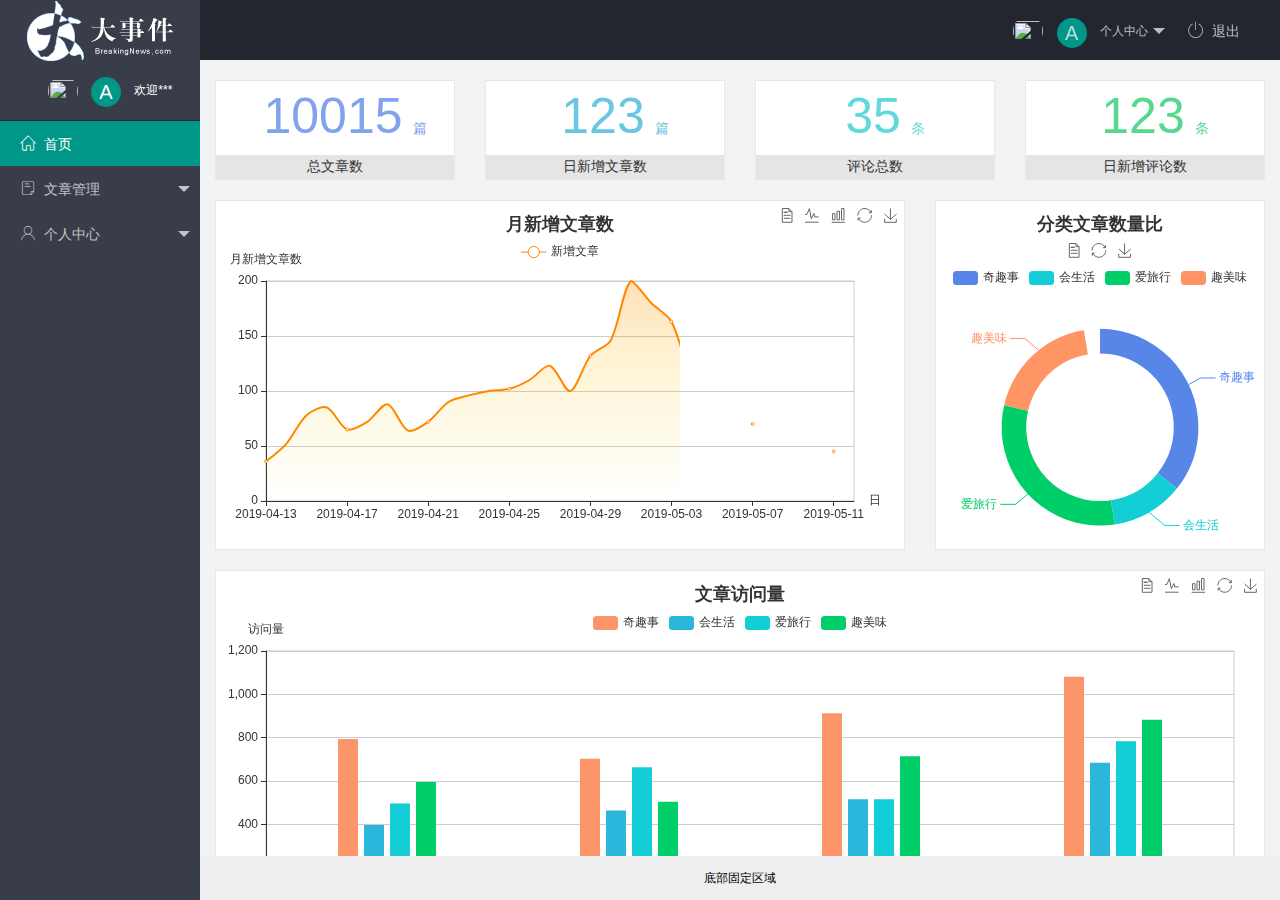
==== commit e622cd3a: "完成了用户内容的开发" ====
--- a/index.html
+++ b/index.html
@@ -28,9 +28,9 @@
                 个人中心
               </a>
               <dl class="layui-nav-child">
-                <dd><a href="">基本资料</a></dd>
-                <dd><a href="">更换头像</a></dd>
-                <dd><a href="">重置密码</a></dd>
+                <dd><a href="/user/user_info.html" target="fm">基本资料</a></dd>
+                <dd><a href="/user/user_avatar.html" target="fm">更换头像</a></dd>
+                <dd><a href="/user/user_pwd.html" target="fm">重置密码</a></dd>
               </dl>
             </li>
             <li class="layui-nav-item">
@@ -60,9 +60,9 @@
               <li class="layui-nav-item">
                 <a href="javascript:;"><span class="iconfont icon-user"></span>个人中心</a>
                 <dl class="layui-nav-child">
-                  <dd><a href="javascript:;"><i class="layui-icon layui-icon-app"></i> 基本资料</a></dd>
-                  <dd><a href="javascript:;"><i class="layui-icon layui-icon-app"></i> 更换头像</a></dd>
-                  <dd><a href="javascript:;"><i class="layui-icon layui-icon-app"></i> 重置密码</a></dd>
+                  <dd><a href="/user/user_info.html" target="fm"><i class="layui-icon layui-icon-app"></i> 基本资料</a></dd>
+                  <dd><a href="/user/user_avatar.html" target="fm"><i class="layui-icon layui-icon-app"></i> 更换头像</a></dd>
+                  <dd><a href="/user/user_pwd.html" target="fm"><i class="layui-icon layui-icon-app"></i> 重置密码</a></dd>
                 </dl>
               </li>
             </ul>
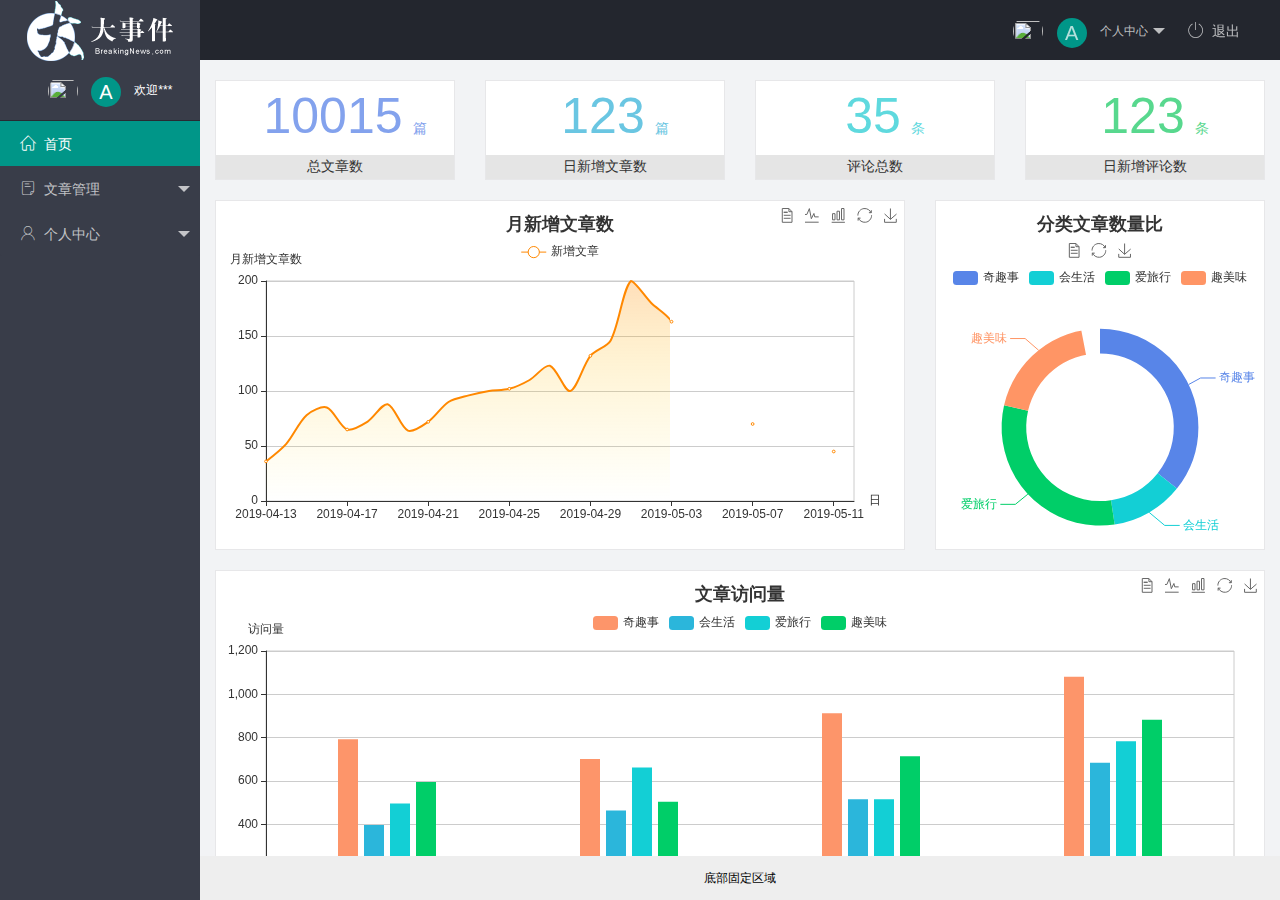
==== commit 77385e39: "完成了文章内容的开发" ====
--- a/index.html
+++ b/index.html
@@ -52,9 +52,9 @@
               <li class="layui-nav-item">
                 <a class="" href="javascript:;"><span class="iconfont icon-16"></span>文章管理</a>
                 <dl class="layui-nav-child">
-                  <dd><a href="javascript:;"><i class="layui-icon layui-icon-app"></i> 文章类别</a></dd>
-                  <dd><a href="javascript:;"><i class="layui-icon layui-icon-app"></i> 文章列表</a></dd>
-                  <dd><a href="javascript:;"><i class="layui-icon layui-icon-app"></i> 发布文章</a></dd>
+                  <dd><a href="/article/article_cate.html" target="fm"><i class="layui-icon layui-icon-app"></i> 文章类别</a></dd>
+                  <dd><a href="/article/article_list.html" target="fm"><i class="layui-icon layui-icon-app"></i> 文章列表</a></dd>
+                  <dd><a href="/article/article_pub.html" target="fm"><i class="layui-icon layui-icon-app"></i> 发布文章</a></dd>
                 </dl>
               </li>
               <li class="layui-nav-item">
